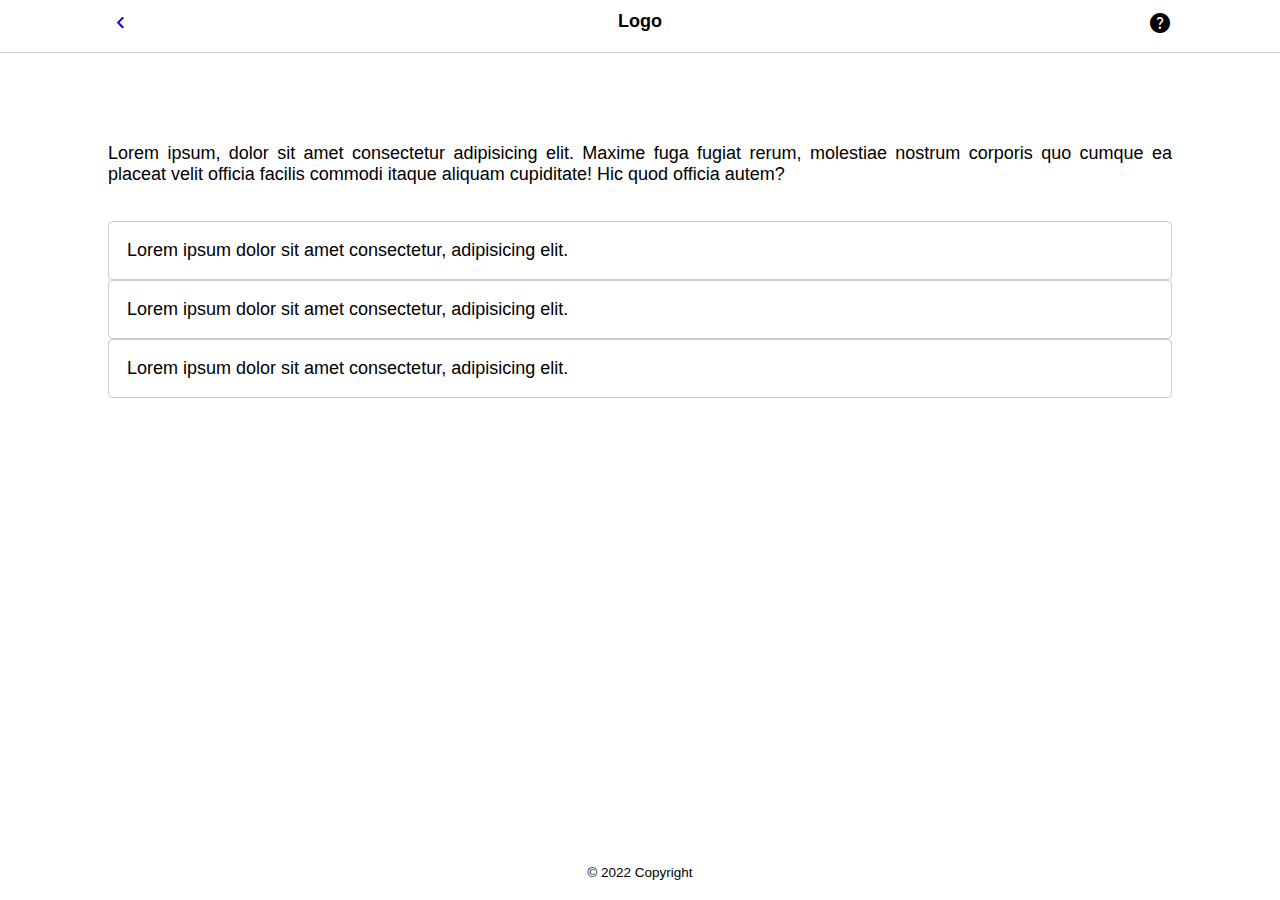
==== quiz.html @ cc54aec5 "Initial Commit" ====
<!DOCTYPE html>
<html lang="en">

<head>
    <meta charset="UTF-8">
    <meta http-equiv="X-UA-Compatible" content="IE=edge">
    <meta name="viewport" content="width=device-width, initial-scale=1.0">
    <title>Easy</title>
    <link rel="stylesheet" href="css/style.css">
    <link rel="stylesheet" href="css/icons.css">
</head>

<body>
    <main>
        <nav class="container">
            <a href="index.html">
                <icon>chevron_left</icon>
            </a>
            <strong>Logo</strong>
            <icon>help</icon>
        </nav>

        <style>
            .mt {
                margin-top: 5em;
            }
        </style>
        <div class="mt">
            <div class="container">
                <p>Lorem ipsum, dolor sit amet consectetur adipisicing elit. Maxime fuga fugiat rerum, molestiae
                    nostrum
                    corporis quo cumque ea placeat velit officia facilis commodi itaque aliquam cupiditate! Hic quod
                    officia
                    autem?</p>

                 
                        <article>Lorem ipsum dolor sit amet consectetur, adipisicing elit. </article>
                        <article>Lorem ipsum dolor sit amet consectetur, adipisicing elit. </article>
                        <article>Lorem ipsum dolor sit amet consectetur, adipisicing elit. </article>

            </div>
        </div>

    </main>
    <footer>&copy; 2022 Copyright</footer>
</body>

</html>
---- css/style.css ----
@charset "UTF-8";

:root {
    --bg-primary: #eee;
    --bg-secondary: #eee;
    --color-primary: #eee;
    --colo-secondary: #eee;
}

*,
*::before,
*::after {
    box-sizing: border-box;
    background-repeat: no-repeat;
    padding: 0;
    margin: 0;
}

html {
    font-family: -apple-system, BlinkMacSystemFont, 'Segoe UI', Roboto, Oxygen, Ubuntu, Cantarell, 'Open Sans', 'Helvetica Neue', sans-serif;
    font-size: 1.125em;
}

body {
    height: 100vh;
    display: flex;
    flex-direction: column;
}

main {
    flex-grow: 1;
}

footer {
    padding: 1.5em 1em;
    text-align: center;
    font-size: 0.75em;
}

header {
    background: #333;
    display: flex;
    align-items: center;
    justify-content: center;
}

header h1 {
    font-weight: 400;
}

header h4 {
    font-weight: 300;
}

/***Button***/
a.btn,
button.btn {
    display: inline-block;
    padding: .75em 1.5em;
    background-color: red;
    color: #fff;
    text-decoration: none;
    text-transform: uppercase;
    border-radius: .25em;
    font-size: 1em;
    margin-bottom: 2em;
    transition: all .5s;
}

a.btn.large,
button.btn.large {
    width: 100%;
}

a.btn:hover,
button.btn:hover {
    background-color: rgb(250, 105, 105);
}

/***Container***/
.container {
    padding: 0 1em;
}

/***Grid System***/
.grid {
    display: grid;
    grid-template-columns: repeat(1, 1fr);
    gap: 1em;
    margin-bottom: 1em;
}

/***Card***/
article {
    border: 1px solid rgba(0, 0, 0, .2);
    border-radius: 0.25em;
    /*box-shadow: 1px 1px 10px 0px rgba(0, 0, 0, .35);*/
    padding: 1em;
}

/***Typographic***/
h1 {
    font-size: 2.5em;
    margin: .8em 0;
}

h2 {
    font-size: 2.25em;
    margin: .75em 0;
}

h3 {
    font-size: 2em;
    margin: .6em 0;
}

h4 {
    font-size: 1.75em;
    margin: .55em 0;
}

h5 {
    font-size: 1.5em;
    margin: .4em 0;
}

h6 {
    font-size: 1.25em;
    margin: .35em 0;
}

p {
    text-align: justify;
    margin-bottom: 2em;
}

/***Nav***/
nav {
    display: flex;
    justify-content: space-between;
    align-content: center;
    max-height: 3.125em;
    padding-top: .625em !important;
    padding-bottom: .625em !important;
    border-bottom: 1px solid rgba(0, 0, 0, .2);
}


/***MediaQuery***/
@media (min-width: 600px) {
    .container {
        padding: 0 1.5em;
    }

    .grid {
        grid-template-columns: repeat(2, 1fr);
    }
}

@media (min-width: 900px) {
    .container {
        padding: 0 2em;
    }

    .grid {
        grid-template-columns: repeat(3, 1fr);
    }

    h1 {
        font-size: 3.125em;
        margin: 1em 0;
    }

    h2 {
        font-size: 2.75em;
        margin: .9em 0;
    }

    h3 {
        font-size: 2.375em;
        margin: .8em 0;
    }

    h4 {
        font-size: 2em;
        margin: .6em 0;
    }

    h5 {
        font-size: 1.625em;
        margin: .5em 0;
    }

    h6 {
        font-size: 1.25em;
        margin: .4em 0;
    }
}

@media (min-width: 1200px) {
    .container {
        padding: 0 6em;
    }
}

@media (min-width: 1400px) {
    .container {
        padding: 0 15em;
    }
}
---- css/icons.css ----
/* fallback */
@font-face {
    font-family: 'Material Icons';
    font-style: normal;
    font-weight: 400;
    src: url(../font/Material_Icons_Round.woff2) format('woff2');
}

icon {
    font-family: 'Material Icons';
    font-weight: normal;
    font-style: normal;
    font-size: 24px;
    line-height: 1;
    letter-spacing: normal;
    text-transform: none;
    display: inline-block;
    white-space: nowrap;
    word-wrap: normal;
    direction: ltr;
    -moz-font-feature-settings: 'liga';
    -moz-osx-font-smoothing: grayscale;
}
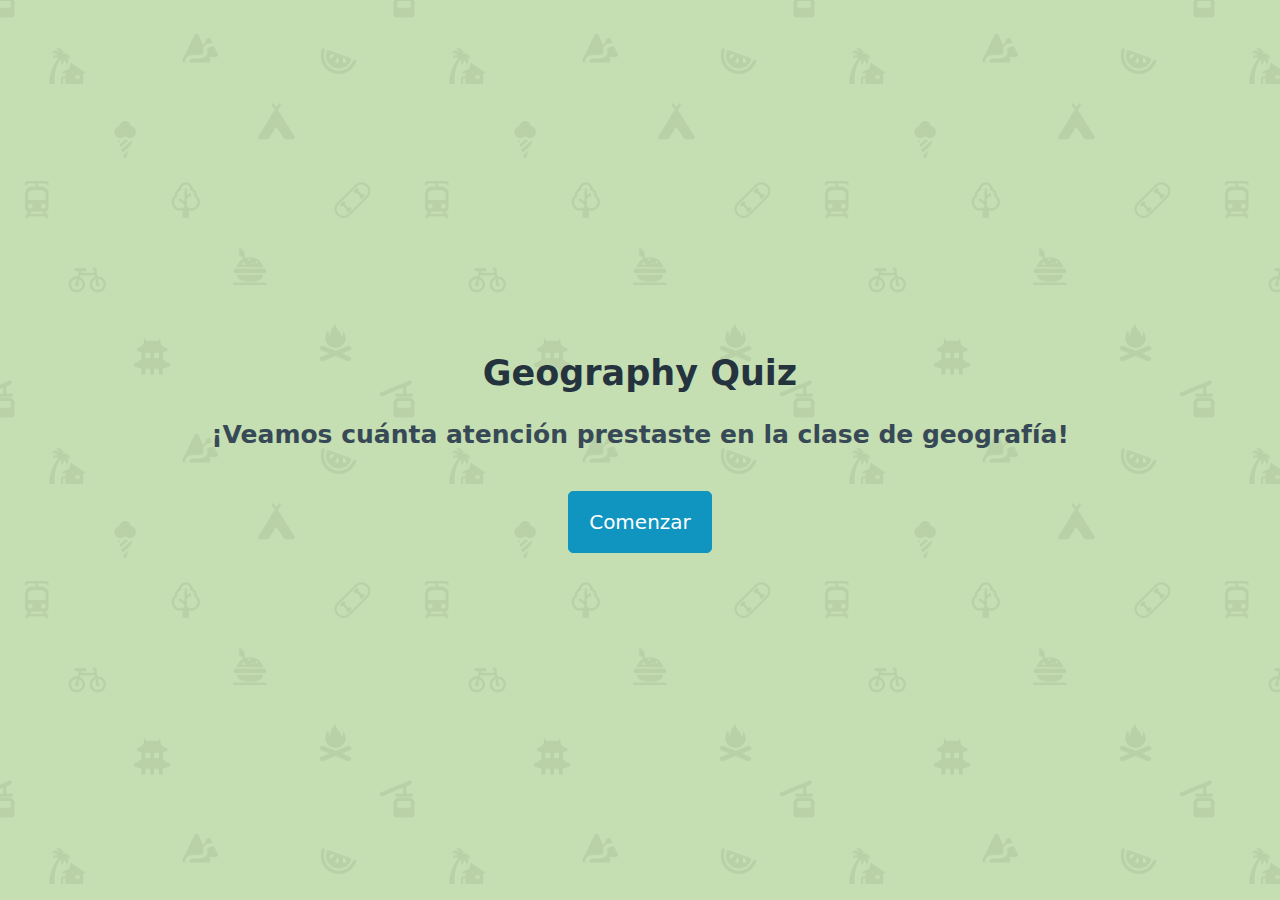
==== commit 66f8cca3: "Initial Commit" ====
--- a/quiz.html
+++ b/quiz.html
@@ -1,48 +1,26 @@
 <!DOCTYPE html>
-<html lang="en">
+<html lang="en" data-theme="light">
 
 <head>
     <meta charset="UTF-8">
     <meta http-equiv="X-UA-Compatible" content="IE=edge">
     <meta name="viewport" content="width=device-width, initial-scale=1.0">
     <title>Easy</title>
-    <link rel="stylesheet" href="css/style.css">
+    <link rel="stylesheet" href="css/pico.css">
+    <link rel="stylesheet" href="css/custom.css">
     <link rel="stylesheet" href="css/icons.css">
 </head>
 
 <body>
     <main>
-        <nav class="container">
-            <a href="index.html">
-                <icon>chevron_left</icon>
-            </a>
-            <strong>Logo</strong>
-            <icon>help</icon>
-        </nav>
+        <center class="container">
+            
+            <h2 class="title">Geography Quiz</h2>
+            <h4>¡Veamos cuánta atención prestaste en la clase de geografía! </h4>
 
-        <style>
-            .mt {
-                margin-top: 5em;
-            }
-        </style>
-        <div class="mt">
-            <div class="container">
-                <p>Lorem ipsum, dolor sit amet consectetur adipisicing elit. Maxime fuga fugiat rerum, molestiae
-                    nostrum
-                    corporis quo cumque ea placeat velit officia facilis commodi itaque aliquam cupiditate! Hic quod
-                    officia
-                    autem?</p>
-
-                 
-                        <article>Lorem ipsum dolor sit amet consectetur, adipisicing elit. </article>
-                        <article>Lorem ipsum dolor sit amet consectetur, adipisicing elit. </article>
-                        <article>Lorem ipsum dolor sit amet consectetur, adipisicing elit. </article>
-
-            </div>
-        </div>
-
+            <a href="" role="button">Comenzar</a>
+        </center>
     </main>
-    <footer>&copy; 2022 Copyright</footer>
 </body>
 
 </html>--- a/css/pico.css
+++ b/css/pico.css
@@ -0,0 +1,2589 @@
+@charset "UTF-8";
+/*!
+ * Pico.css v1.5.1 (https://picocss.com)
+ * Copyright 2019-2022 - Licensed under MIT
+ */
+/**
+ * Theme: default
+ */
+:root {
+  --font-family: system-ui, -apple-system, "Segoe UI", "Roboto", "Ubuntu",
+    "Cantarell", "Noto Sans", sans-serif, "Apple Color Emoji", "Segoe UI Emoji",
+    "Segoe UI Symbol", "Noto Color Emoji";
+  --line-height: 1.5;
+  --font-weight: 400;
+  --font-size: 16px;
+  --border-radius: 0.25rem;
+  --border-width: 1px;
+  --outline-width: 3px;
+  --spacing: 1rem;
+  --typography-spacing-vertical: 1.5rem;
+  --block-spacing-vertical: calc(var(--spacing) * 2);
+  --block-spacing-horizontal: var(--spacing);
+  --grid-spacing-vertical: 0;
+  --grid-spacing-horizontal: var(--spacing);
+  --form-element-spacing-vertical: 0.75rem;
+  --form-element-spacing-horizontal: 1rem;
+  --nav-element-spacing-vertical: 1rem;
+  --nav-element-spacing-horizontal: 0.5rem;
+  --nav-link-spacing-vertical: 0.5rem;
+  --nav-link-spacing-horizontal: 0.5rem;
+  --form-label-font-weight: var(--font-weight);
+  --transition: 0.2s ease-in-out;
+}
+@media (min-width: 576px) {
+  :root {
+    --font-size: 17px;
+  }
+}
+@media (min-width: 768px) {
+  :root {
+    --font-size: 18px;
+  }
+}
+@media (min-width: 992px) {
+  :root {
+    --font-size: 19px;
+  }
+}
+@media (min-width: 1200px) {
+  :root {
+    --font-size: 20px;
+  }
+}
+
+@media (min-width: 576px) {
+  body > header,
+body > main,
+body > footer,
+section {
+    --block-spacing-vertical: calc(var(--spacing) * 2.5);
+  }
+}
+@media (min-width: 768px) {
+  body > header,
+body > main,
+body > footer,
+section {
+    --block-spacing-vertical: calc(var(--spacing) * 3);
+  }
+}
+@media (min-width: 992px) {
+  body > header,
+body > main,
+body > footer,
+section {
+    --block-spacing-vertical: calc(var(--spacing) * 3.5);
+  }
+}
+@media (min-width: 1200px) {
+  body > header,
+body > main,
+body > footer,
+section {
+    --block-spacing-vertical: calc(var(--spacing) * 4);
+  }
+}
+
+@media (min-width: 576px) {
+  article {
+    --block-spacing-horizontal: calc(var(--spacing) * 1.25);
+  }
+}
+@media (min-width: 768px) {
+  article {
+    --block-spacing-horizontal: calc(var(--spacing) * 1.5);
+  }
+}
+@media (min-width: 992px) {
+  article {
+    --block-spacing-horizontal: calc(var(--spacing) * 1.75);
+  }
+}
+@media (min-width: 1200px) {
+  article {
+    --block-spacing-horizontal: calc(var(--spacing) * 2);
+  }
+}
+
+dialog > article {
+  --block-spacing-vertical: calc(var(--spacing) * 2);
+  --block-spacing-horizontal: var(--spacing);
+}
+@media (min-width: 576px) {
+  dialog > article {
+    --block-spacing-vertical: calc(var(--spacing) * 2.5);
+    --block-spacing-horizontal: calc(var(--spacing) * 1.25);
+  }
+}
+@media (min-width: 768px) {
+  dialog > article {
+    --block-spacing-vertical: calc(var(--spacing) * 3);
+    --block-spacing-horizontal: calc(var(--spacing) * 1.5);
+  }
+}
+
+a {
+  --text-decoration: none;
+}
+a.secondary, a.contrast {
+  --text-decoration: underline;
+}
+
+small {
+  --font-size: 0.875em;
+}
+
+h1,
+h2,
+h3,
+h4,
+h5,
+h6 {
+  --font-weight: 700;
+}
+
+h1 {
+  --font-size: 2rem;
+  --typography-spacing-vertical: 3rem;
+}
+
+h2 {
+  --font-size: 1.75rem;
+  --typography-spacing-vertical: 2.625rem;
+}
+
+h3 {
+  --font-size: 1.5rem;
+  --typography-spacing-vertical: 2.25rem;
+}
+
+h4 {
+  --font-size: 1.25rem;
+  --typography-spacing-vertical: 1.874rem;
+}
+
+h5 {
+  --font-size: 1.125rem;
+  --typography-spacing-vertical: 1.6875rem;
+}
+
+[type=checkbox],
+[type=radio] {
+  --border-width: 2px;
+}
+
+[type=checkbox][role=switch] {
+  --border-width: 3px;
+}
+
+thead th,
+thead td,
+tfoot th,
+tfoot td {
+  --border-width: 3px;
+}
+
+:not(thead):not(tfoot) > * > td {
+  --font-size: 0.875em;
+}
+
+pre,
+code,
+kbd,
+samp {
+  --font-family: "Menlo", "Consolas", "Roboto Mono", "Ubuntu Monospace",
+    "Noto Mono", "Oxygen Mono", "Liberation Mono", monospace,
+    "Apple Color Emoji", "Segoe UI Emoji", "Segoe UI Symbol", "Noto Color Emoji";
+}
+
+kbd {
+  --font-weight: bolder;
+}
+
+[data-theme=light],
+:root:not([data-theme=dark]) {
+  color-scheme: light;
+  --background-color: #fff;
+  --color: hsl(205deg, 20%, 32%);
+  --h1-color: hsl(205deg, 30%, 15%);
+  --h2-color: #24333e;
+  --h3-color: hsl(205deg, 25%, 23%);
+  --h4-color: #374956;
+  --h5-color: hsl(205deg, 20%, 32%);
+  --h6-color: #4d606d;
+  --muted-color: hsl(205deg, 10%, 50%);
+  --muted-border-color: hsl(205deg, 20%, 94%);
+  --primary: hsl(195deg, 85%, 41%);
+  --primary-hover: hsl(195deg, 90%, 32%);
+  --primary-focus: rgba(16, 149, 193, 0.125);
+  --primary-inverse: #fff;
+  --secondary: hsl(205deg, 15%, 41%);
+  --secondary-hover: hsl(205deg, 20%, 32%);
+  --secondary-focus: rgba(89, 107, 120, 0.125);
+  --secondary-inverse: #fff;
+  --contrast: hsl(205deg, 30%, 15%);
+  --contrast-hover: #000;
+  --contrast-focus: rgba(89, 107, 120, 0.125);
+  --contrast-inverse: #fff;
+  --mark-background-color: #fff2ca;
+  --mark-color: #543a26;
+  --ins-color: #388e3c;
+  --del-color: #c62828;
+  --blockquote-border-color: var(--muted-border-color);
+  --blockquote-footer-color: var(--muted-color);
+  --button-box-shadow: 0 0 0 rgba(0, 0, 0, 0);
+  --button-hover-box-shadow: 0 0 0 rgba(0, 0, 0, 0);
+  --form-element-background-color: transparent;
+  --form-element-border-color: hsl(205deg, 14%, 68%);
+  --form-element-color: var(--color);
+  --form-element-placeholder-color: var(--muted-color);
+  --form-element-active-background-color: transparent;
+  --form-element-active-border-color: var(--primary);
+  --form-element-focus-color: var(--primary-focus);
+  --form-element-disabled-background-color: hsl(205deg, 18%, 86%);
+  --form-element-disabled-border-color: hsl(205deg, 14%, 68%);
+  --form-element-disabled-opacity: 0.5;
+  --form-element-invalid-border-color: #c62828;
+  --form-element-invalid-active-border-color: #d32f2f;
+  --form-element-invalid-focus-color: rgba(211, 47, 47, 0.125);
+  --form-element-valid-border-color: #388e3c;
+  --form-element-valid-active-border-color: #43a047;
+  --form-element-valid-focus-color: rgba(67, 160, 71, 0.125);
+  --switch-background-color: hsl(205deg, 16%, 77%);
+  --switch-color: var(--primary-inverse);
+  --switch-checked-background-color: var(--primary);
+  --range-border-color: hsl(205deg, 18%, 86%);
+  --range-active-border-color: hsl(205deg, 16%, 77%);
+  --range-thumb-border-color: var(--background-color);
+  --range-thumb-color: var(--secondary);
+  --range-thumb-hover-color: var(--secondary-hover);
+  --range-thumb-active-color: var(--primary);
+  --table-border-color: var(--muted-border-color);
+  --table-row-stripped-background-color: #f6f8f9;
+  --code-background-color: hsl(205deg, 20%, 94%);
+  --code-color: var(--muted-color);
+  --code-kbd-background-color: var(--contrast);
+  --code-kbd-color: var(--contrast-inverse);
+  --code-tag-color: hsl(330deg, 40%, 50%);
+  --code-property-color: hsl(185deg, 40%, 40%);
+  --code-value-color: hsl(40deg, 20%, 50%);
+  --code-comment-color: hsl(205deg, 14%, 68%);
+  --accordion-border-color: var(--muted-border-color);
+  --accordion-close-summary-color: var(--color);
+  --accordion-open-summary-color: var(--muted-color);
+  --card-background-color: var(--background-color);
+  --card-border-color: var(--muted-border-color);
+  --card-box-shadow: 0 0.125rem 1rem rgba(27, 40, 50, 0.04),
+    0 0.125rem 2rem rgba(27, 40, 50, 0.08),
+    0 0 0 0.0625rem rgba(27, 40, 50, 0.024);
+  --card-sectionning-background-color: #fbfbfc;
+  --dropdown-background-color: #fbfbfc;
+  --dropdown-border-color: #e1e6eb;
+  --dropdown-box-shadow: var(--card-box-shadow);
+  --dropdown-color: var(--color);
+  --dropdown-hover-background-color: hsl(205deg, 20%, 94%);
+  --modal-overlay-background-color: rgba(213, 220, 226, 0.8);
+  --progress-background-color: hsl(205deg, 18%, 86%);
+  --progress-color: var(--primary);
+  --loading-spinner-opacity: 0.5;
+  --tooltip-background-color: var(--contrast);
+  --tooltip-color: var(--contrast-inverse);
+  --icon-checkbox: url("data:image/svg+xml,%3Csvg xmlns='http://www.w3.org/2000/svg' width='24' height='24' viewBox='0 0 24 24' fill='none' stroke='%23FFF' stroke-width='4' stroke-linecap='round' stroke-linejoin='round'%3E%3Cpolyline points='20 6 9 17 4 12'%3E%3C/polyline%3E%3C/svg%3E");
+  --icon-chevron: url("data:image/svg+xml,%3Csvg xmlns='http://www.w3.org/2000/svg' width='24' height='24' viewBox='0 0 24 24' fill='none' stroke='rgba(65, 84, 98, 0.999)' stroke-width='2' stroke-linecap='round' stroke-linejoin='round'%3E%3Cpolyline points='6 9 12 15 18 9'%3E%3C/polyline%3E%3C/svg%3E");
+  --icon-chevron-button: url("data:image/svg+xml,%3Csvg xmlns='http://www.w3.org/2000/svg' width='24' height='24' viewBox='0 0 24 24' fill='none' stroke='rgba(255, 255, 255, 0.999)' stroke-width='2' stroke-linecap='round' stroke-linejoin='round'%3E%3Cpolyline points='6 9 12 15 18 9'%3E%3C/polyline%3E%3C/svg%3E");
+  --icon-chevron-button-inverse: url("data:image/svg+xml,%3Csvg xmlns='http://www.w3.org/2000/svg' width='24' height='24' viewBox='0 0 24 24' fill='none' stroke='rgba(255, 255, 255, 0.999)' stroke-width='2' stroke-linecap='round' stroke-linejoin='round'%3E%3Cpolyline points='6 9 12 15 18 9'%3E%3C/polyline%3E%3C/svg%3E");
+  --icon-close: url("data:image/svg+xml,%3Csvg xmlns='http://www.w3.org/2000/svg' width='24' height='24' viewBox='0 0 24 24' fill='none' stroke='rgba(115, 130, 140, 0.999)' stroke-width='4' stroke-linecap='round' stroke-linejoin='round'%3E%3Cline x1='18' y1='6' x2='6' y2='18'%3E%3C/line%3E%3Cline x1='6' y1='6' x2='18' y2='18'%3E%3C/line%3E%3C/svg%3E");
+  --icon-date: url("data:image/svg+xml,%3Csvg xmlns='http://www.w3.org/2000/svg' width='24' height='24' viewBox='0 0 24 24' fill='none' stroke='rgba(65, 84, 98, 0.999)' stroke-width='2' stroke-linecap='round' stroke-linejoin='round'%3E%3Crect x='3' y='4' width='18' height='18' rx='2' ry='2'%3E%3C/rect%3E%3Cline x1='16' y1='2' x2='16' y2='6'%3E%3C/line%3E%3Cline x1='8' y1='2' x2='8' y2='6'%3E%3C/line%3E%3Cline x1='3' y1='10' x2='21' y2='10'%3E%3C/line%3E%3C/svg%3E");
+  --icon-invalid: url("data:image/svg+xml,%3Csvg xmlns='http://www.w3.org/2000/svg' width='24' height='24' viewBox='0 0 24 24' fill='none' stroke='rgba(198, 40, 40, 0.999)' stroke-width='2' stroke-linecap='round' stroke-linejoin='round'%3E%3Ccircle cx='12' cy='12' r='10'%3E%3C/circle%3E%3Cline x1='12' y1='8' x2='12' y2='12'%3E%3C/line%3E%3Cline x1='12' y1='16' x2='12.01' y2='16'%3E%3C/line%3E%3C/svg%3E");
+  --icon-minus: url("data:image/svg+xml,%3Csvg xmlns='http://www.w3.org/2000/svg' width='24' height='24' viewBox='0 0 24 24' fill='none' stroke='%23FFF' stroke-width='4' stroke-linecap='round' stroke-linejoin='round'%3E%3Cline x1='5' y1='12' x2='19' y2='12'%3E%3C/line%3E%3C/svg%3E");
+  --icon-search: url("data:image/svg+xml,%3Csvg xmlns='http://www.w3.org/2000/svg' width='24' height='24' viewBox='0 0 24 24' fill='none' stroke='rgba(65, 84, 98, 0.999)' stroke-width='2' stroke-linecap='round' stroke-linejoin='round'%3E%3Ccircle cx='11' cy='11' r='8'%3E%3C/circle%3E%3Cline x1='21' y1='21' x2='16.65' y2='16.65'%3E%3C/line%3E%3C/svg%3E");
+  --icon-time: url("data:image/svg+xml,%3Csvg xmlns='http://www.w3.org/2000/svg' width='24' height='24' viewBox='0 0 24 24' fill='none' stroke='rgba(65, 84, 98, 0.999)' stroke-width='2' stroke-linecap='round' stroke-linejoin='round'%3E%3Ccircle cx='12' cy='12' r='10'%3E%3C/circle%3E%3Cpolyline points='12 6 12 12 16 14'%3E%3C/polyline%3E%3C/svg%3E");
+  --icon-valid: url("data:image/svg+xml,%3Csvg xmlns='http://www.w3.org/2000/svg' width='24' height='24' viewBox='0 0 24 24' fill='none' stroke='rgba(56, 142, 60, 0.999)' stroke-width='3' stroke-linecap='round' stroke-linejoin='round'%3E%3Cpolyline points='20 6 9 17 4 12'%3E%3C/polyline%3E%3C/svg%3E");
+}
+
+@media only screen and (prefers-color-scheme: dark) {
+  :root:not([data-theme=light]) {
+    color-scheme: dark;
+    --background-color: #11191f;
+    --color: hsl(205deg, 16%, 77%);
+    --h1-color: hsl(205deg, 20%, 94%);
+    --h2-color: #e1e6eb;
+    --h3-color: hsl(205deg, 18%, 86%);
+    --h4-color: #c8d1d8;
+    --h5-color: hsl(205deg, 16%, 77%);
+    --h6-color: #afbbc4;
+    --muted-color: hsl(205deg, 10%, 50%);
+    --muted-border-color: #1f2d38;
+    --primary: hsl(195deg, 85%, 41%);
+    --primary-hover: hsl(195deg, 80%, 50%);
+    --primary-focus: rgba(16, 149, 193, 0.25);
+    --primary-inverse: #fff;
+    --secondary: hsl(205deg, 15%, 41%);
+    --secondary-hover: hsl(205deg, 10%, 50%);
+    --secondary-focus: rgba(115, 130, 140, 0.25);
+    --secondary-inverse: #fff;
+    --contrast: hsl(205deg, 20%, 94%);
+    --contrast-hover: #fff;
+    --contrast-focus: rgba(115, 130, 140, 0.25);
+    --contrast-inverse: #000;
+    --mark-background-color: #d1c284;
+    --mark-color: #11191f;
+    --ins-color: #388e3c;
+    --del-color: #c62828;
+    --blockquote-border-color: var(--muted-border-color);
+    --blockquote-footer-color: var(--muted-color);
+    --button-box-shadow: 0 0 0 rgba(0, 0, 0, 0);
+    --button-hover-box-shadow: 0 0 0 rgba(0, 0, 0, 0);
+    --form-element-background-color: #11191f;
+    --form-element-border-color: #374956;
+    --form-element-color: var(--color);
+    --form-element-placeholder-color: var(--muted-color);
+    --form-element-active-background-color: var(--form-element-background-color);
+    --form-element-active-border-color: var(--primary);
+    --form-element-focus-color: var(--primary-focus);
+    --form-element-disabled-background-color: hsl(205deg, 25%, 23%);
+    --form-element-disabled-border-color: hsl(205deg, 20%, 32%);
+    --form-element-disabled-opacity: 0.5;
+    --form-element-invalid-border-color: #b71c1c;
+    --form-element-invalid-active-border-color: #c62828;
+    --form-element-invalid-focus-color: rgba(198, 40, 40, 0.25);
+    --form-element-valid-border-color: #2e7d32;
+    --form-element-valid-active-border-color: #388e3c;
+    --form-element-valid-focus-color: rgba(56, 142, 60, 0.25);
+    --switch-background-color: #374956;
+    --switch-color: var(--primary-inverse);
+    --switch-checked-background-color: var(--primary);
+    --range-border-color: #24333e;
+    --range-active-border-color: hsl(205deg, 25%, 23%);
+    --range-thumb-border-color: var(--background-color);
+    --range-thumb-color: var(--secondary);
+    --range-thumb-hover-color: var(--secondary-hover);
+    --range-thumb-active-color: var(--primary);
+    --table-border-color: var(--muted-border-color);
+    --table-row-stripped-background-color: rgba(115, 130, 140, 0.05);
+    --code-background-color: #18232c;
+    --code-color: var(--muted-color);
+    --code-kbd-background-color: var(--contrast);
+    --code-kbd-color: var(--contrast-inverse);
+    --code-tag-color: hsl(330deg, 30%, 50%);
+    --code-property-color: hsl(185deg, 30%, 50%);
+    --code-value-color: hsl(40deg, 10%, 50%);
+    --code-comment-color: #4d606d;
+    --accordion-border-color: var(--muted-border-color);
+    --accordion-active-summary-color: var(--primary);
+    --accordion-close-summary-color: var(--color);
+    --accordion-open-summary-color: var(--muted-color);
+    --card-background-color: #141e26;
+    --card-border-color: #11191f;
+    --card-box-shadow: 0 0.125rem 1rem rgba(0, 0, 0, 0.06),
+      0 0.125rem 2rem rgba(0, 0, 0, 0.12),
+      0 0 0 0.0625rem rgba(0, 0, 0, 0.036);
+    --card-sectionning-background-color: #18232c;
+    --dropdown-background-color: hsl(205deg, 30%, 15%);
+    --dropdown-border-color: #24333e;
+    --dropdown-box-shadow: var(--card-box-shadow);
+    --dropdown-color: var(--color);
+    --dropdown-hover-background-color: rgba(36, 51, 62, 0.75);
+    --modal-overlay-background-color: rgba(36, 51, 62, 0.9);
+    --progress-background-color: #24333e;
+    --progress-color: var(--primary);
+    --loading-spinner-opacity: 0.5;
+    --tooltip-background-color: var(--contrast);
+    --tooltip-color: var(--contrast-inverse);
+    --icon-checkbox: url("data:image/svg+xml,%3Csvg xmlns='http://www.w3.org/2000/svg' width='24' height='24' viewBox='0 0 24 24' fill='none' stroke='%23FFF' stroke-width='4' stroke-linecap='round' stroke-linejoin='round'%3E%3Cpolyline points='20 6 9 17 4 12'%3E%3C/polyline%3E%3C/svg%3E");
+    --icon-chevron: url("data:image/svg+xml,%3Csvg xmlns='http://www.w3.org/2000/svg' width='24' height='24' viewBox='0 0 24 24' fill='none' stroke='rgba(162, 175, 185, 0.999)' stroke-width='2' stroke-linecap='round' stroke-linejoin='round'%3E%3Cpolyline points='6 9 12 15 18 9'%3E%3C/polyline%3E%3C/svg%3E");
+    --icon-chevron-button: url("data:image/svg+xml,%3Csvg xmlns='http://www.w3.org/2000/svg' width='24' height='24' viewBox='0 0 24 24' fill='none' stroke='rgba(255, 255, 255, 0.999)' stroke-width='2' stroke-linecap='round' stroke-linejoin='round'%3E%3Cpolyline points='6 9 12 15 18 9'%3E%3C/polyline%3E%3C/svg%3E");
+    --icon-chevron-button-inverse: url("data:image/svg+xml,%3Csvg xmlns='http://www.w3.org/2000/svg' width='24' height='24' viewBox='0 0 24 24' fill='none' stroke='rgba(0, 0, 0, 0.999)' stroke-width='2' stroke-linecap='round' stroke-linejoin='round'%3E%3Cpolyline points='6 9 12 15 18 9'%3E%3C/polyline%3E%3C/svg%3E");
+    --icon-close: url("data:image/svg+xml,%3Csvg xmlns='http://www.w3.org/2000/svg' width='24' height='24' viewBox='0 0 24 24' fill='none' stroke='rgba(115, 130, 140, 0.999)' stroke-width='4' stroke-linecap='round' stroke-linejoin='round'%3E%3Cline x1='18' y1='6' x2='6' y2='18'%3E%3C/line%3E%3Cline x1='6' y1='6' x2='18' y2='18'%3E%3C/line%3E%3C/svg%3E");
+    --icon-date: url("data:image/svg+xml,%3Csvg xmlns='http://www.w3.org/2000/svg' width='24' height='24' viewBox='0 0 24 24' fill='none' stroke='rgba(162, 175, 185, 0.999)' stroke-width='2' stroke-linecap='round' stroke-linejoin='round'%3E%3Crect x='3' y='4' width='18' height='18' rx='2' ry='2'%3E%3C/rect%3E%3Cline x1='16' y1='2' x2='16' y2='6'%3E%3C/line%3E%3Cline x1='8' y1='2' x2='8' y2='6'%3E%3C/line%3E%3Cline x1='3' y1='10' x2='21' y2='10'%3E%3C/line%3E%3C/svg%3E");
+    --icon-invalid: url("data:image/svg+xml,%3Csvg xmlns='http://www.w3.org/2000/svg' width='24' height='24' viewBox='0 0 24 24' fill='none' stroke='rgba(183, 28, 28, 0.999)' stroke-width='2' stroke-linecap='round' stroke-linejoin='round'%3E%3Ccircle cx='12' cy='12' r='10'%3E%3C/circle%3E%3Cline x1='12' y1='8' x2='12' y2='12'%3E%3C/line%3E%3Cline x1='12' y1='16' x2='12.01' y2='16'%3E%3C/line%3E%3C/svg%3E");
+    --icon-minus: url("data:image/svg+xml,%3Csvg xmlns='http://www.w3.org/2000/svg' width='24' height='24' viewBox='0 0 24 24' fill='none' stroke='%23FFF' stroke-width='4' stroke-linecap='round' stroke-linejoin='round'%3E%3Cline x1='5' y1='12' x2='19' y2='12'%3E%3C/line%3E%3C/svg%3E");
+    --icon-search: url("data:image/svg+xml,%3Csvg xmlns='http://www.w3.org/2000/svg' width='24' height='24' viewBox='0 0 24 24' fill='none' stroke='rgba(162, 175, 185, 0.999)' stroke-width='2' stroke-linecap='round' stroke-linejoin='round'%3E%3Ccircle cx='11' cy='11' r='8'%3E%3C/circle%3E%3Cline x1='21' y1='21' x2='16.65' y2='16.65'%3E%3C/line%3E%3C/svg%3E");
+    --icon-time: url("data:image/svg+xml,%3Csvg xmlns='http://www.w3.org/2000/svg' width='24' height='24' viewBox='0 0 24 24' fill='none' stroke='rgba(162, 175, 185, 0.999)' stroke-width='2' stroke-linecap='round' stroke-linejoin='round'%3E%3Ccircle cx='12' cy='12' r='10'%3E%3C/circle%3E%3Cpolyline points='12 6 12 12 16 14'%3E%3C/polyline%3E%3C/svg%3E");
+    --icon-valid: url("data:image/svg+xml,%3Csvg xmlns='http://www.w3.org/2000/svg' width='24' height='24' viewBox='0 0 24 24' fill='none' stroke='rgba(46, 125, 50, 0.999)' stroke-width='3' stroke-linecap='round' stroke-linejoin='round'%3E%3Cpolyline points='20 6 9 17 4 12'%3E%3C/polyline%3E%3C/svg%3E");
+  }
+}
+[data-theme=dark] {
+  color-scheme: dark;
+  --background-color: #11191f;
+  --color: hsl(205deg, 16%, 77%);
+  --h1-color: hsl(205deg, 20%, 94%);
+  --h2-color: #e1e6eb;
+  --h3-color: hsl(205deg, 18%, 86%);
+  --h4-color: #c8d1d8;
+  --h5-color: hsl(205deg, 16%, 77%);
+  --h6-color: #afbbc4;
+  --muted-color: hsl(205deg, 10%, 50%);
+  --muted-border-color: #1f2d38;
+  --primary: hsl(195deg, 85%, 41%);
+  --primary-hover: hsl(195deg, 80%, 50%);
+  --primary-focus: rgba(16, 149, 193, 0.25);
+  --primary-inverse: #fff;
+  --secondary: hsl(205deg, 15%, 41%);
+  --secondary-hover: hsl(205deg, 10%, 50%);
+  --secondary-focus: rgba(115, 130, 140, 0.25);
+  --secondary-inverse: #fff;
+  --contrast: hsl(205deg, 20%, 94%);
+  --contrast-hover: #fff;
+  --contrast-focus: rgba(115, 130, 140, 0.25);
+  --contrast-inverse: #000;
+  --mark-background-color: #d1c284;
+  --mark-color: #11191f;
+  --ins-color: #388e3c;
+  --del-color: #c62828;
+  --blockquote-border-color: var(--muted-border-color);
+  --blockquote-footer-color: var(--muted-color);
+  --button-box-shadow: 0 0 0 rgba(0, 0, 0, 0);
+  --button-hover-box-shadow: 0 0 0 rgba(0, 0, 0, 0);
+  --form-element-background-color: #11191f;
+  --form-element-border-color: #374956;
+  --form-element-color: var(--color);
+  --form-element-placeholder-color: var(--muted-color);
+  --form-element-active-background-color: var(--form-element-background-color);
+  --form-element-active-border-color: var(--primary);
+  --form-element-focus-color: var(--primary-focus);
+  --form-element-disabled-background-color: hsl(205deg, 25%, 23%);
+  --form-element-disabled-border-color: hsl(205deg, 20%, 32%);
+  --form-element-disabled-opacity: 0.5;
+  --form-element-invalid-border-color: #b71c1c;
+  --form-element-invalid-active-border-color: #c62828;
+  --form-element-invalid-focus-color: rgba(198, 40, 40, 0.25);
+  --form-element-valid-border-color: #2e7d32;
+  --form-element-valid-active-border-color: #388e3c;
+  --form-element-valid-focus-color: rgba(56, 142, 60, 0.25);
+  --switch-background-color: #374956;
+  --switch-color: var(--primary-inverse);
+  --switch-checked-background-color: var(--primary);
+  --range-border-color: #24333e;
+  --range-active-border-color: hsl(205deg, 25%, 23%);
+  --range-thumb-border-color: var(--background-color);
+  --range-thumb-color: var(--secondary);
+  --range-thumb-hover-color: var(--secondary-hover);
+  --range-thumb-active-color: var(--primary);
+  --table-border-color: var(--muted-border-color);
+  --table-row-stripped-background-color: rgba(115, 130, 140, 0.05);
+  --code-background-color: #18232c;
+  --code-color: var(--muted-color);
+  --code-kbd-background-color: var(--contrast);
+  --code-kbd-color: var(--contrast-inverse);
+  --code-tag-color: hsl(330deg, 30%, 50%);
+  --code-property-color: hsl(185deg, 30%, 50%);
+  --code-value-color: hsl(40deg, 10%, 50%);
+  --code-comment-color: #4d606d;
+  --accordion-border-color: var(--muted-border-color);
+  --accordion-active-summary-color: var(--primary);
+  --accordion-close-summary-color: var(--color);
+  --accordion-open-summary-color: var(--muted-color);
+  --card-background-color: #141e26;
+  --card-border-color: #11191f;
+  --card-box-shadow: 0 0.125rem 1rem rgba(0, 0, 0, 0.06),
+    0 0.125rem 2rem rgba(0, 0, 0, 0.12),
+    0 0 0 0.0625rem rgba(0, 0, 0, 0.036);
+  --card-sectionning-background-color: #18232c;
+  --dropdown-background-color: hsl(205deg, 30%, 15%);
+  --dropdown-border-color: #24333e;
+  --dropdown-box-shadow: var(--card-box-shadow);
+  --dropdown-color: var(--color);
+  --dropdown-hover-background-color: rgba(36, 51, 62, 0.75);
+  --modal-overlay-background-color: rgba(36, 51, 62, 0.9);
+  --progress-background-color: #24333e;
+  --progress-color: var(--primary);
+  --loading-spinner-opacity: 0.5;
+  --tooltip-background-color: var(--contrast);
+  --tooltip-color: var(--contrast-inverse);
+  --icon-checkbox: url("data:image/svg+xml,%3Csvg xmlns='http://www.w3.org/2000/svg' width='24' height='24' viewBox='0 0 24 24' fill='none' stroke='%23FFF' stroke-width='4' stroke-linecap='round' stroke-linejoin='round'%3E%3Cpolyline points='20 6 9 17 4 12'%3E%3C/polyline%3E%3C/svg%3E");
+  --icon-chevron: url("data:image/svg+xml,%3Csvg xmlns='http://www.w3.org/2000/svg' width='24' height='24' viewBox='0 0 24 24' fill='none' stroke='rgba(162, 175, 185, 0.999)' stroke-width='2' stroke-linecap='round' stroke-linejoin='round'%3E%3Cpolyline points='6 9 12 15 18 9'%3E%3C/polyline%3E%3C/svg%3E");
+  --icon-chevron-button: url("data:image/svg+xml,%3Csvg xmlns='http://www.w3.org/2000/svg' width='24' height='24' viewBox='0 0 24 24' fill='none' stroke='rgba(255, 255, 255, 0.999)' stroke-width='2' stroke-linecap='round' stroke-linejoin='round'%3E%3Cpolyline points='6 9 12 15 18 9'%3E%3C/polyline%3E%3C/svg%3E");
+  --icon-chevron-button-inverse: url("data:image/svg+xml,%3Csvg xmlns='http://www.w3.org/2000/svg' width='24' height='24' viewBox='0 0 24 24' fill='none' stroke='rgba(0, 0, 0, 0.999)' stroke-width='2' stroke-linecap='round' stroke-linejoin='round'%3E%3Cpolyline points='6 9 12 15 18 9'%3E%3C/polyline%3E%3C/svg%3E");
+  --icon-close: url("data:image/svg+xml,%3Csvg xmlns='http://www.w3.org/2000/svg' width='24' height='24' viewBox='0 0 24 24' fill='none' stroke='rgba(115, 130, 140, 0.999)' stroke-width='4' stroke-linecap='round' stroke-linejoin='round'%3E%3Cline x1='18' y1='6' x2='6' y2='18'%3E%3C/line%3E%3Cline x1='6' y1='6' x2='18' y2='18'%3E%3C/line%3E%3C/svg%3E");
+  --icon-date: url("data:image/svg+xml,%3Csvg xmlns='http://www.w3.org/2000/svg' width='24' height='24' viewBox='0 0 24 24' fill='none' stroke='rgba(162, 175, 185, 0.999)' stroke-width='2' stroke-linecap='round' stroke-linejoin='round'%3E%3Crect x='3' y='4' width='18' height='18' rx='2' ry='2'%3E%3C/rect%3E%3Cline x1='16' y1='2' x2='16' y2='6'%3E%3C/line%3E%3Cline x1='8' y1='2' x2='8' y2='6'%3E%3C/line%3E%3Cline x1='3' y1='10' x2='21' y2='10'%3E%3C/line%3E%3C/svg%3E");
+  --icon-invalid: url("data:image/svg+xml,%3Csvg xmlns='http://www.w3.org/2000/svg' width='24' height='24' viewBox='0 0 24 24' fill='none' stroke='rgba(183, 28, 28, 0.999)' stroke-width='2' stroke-linecap='round' stroke-linejoin='round'%3E%3Ccircle cx='12' cy='12' r='10'%3E%3C/circle%3E%3Cline x1='12' y1='8' x2='12' y2='12'%3E%3C/line%3E%3Cline x1='12' y1='16' x2='12.01' y2='16'%3E%3C/line%3E%3C/svg%3E");
+  --icon-minus: url("data:image/svg+xml,%3Csvg xmlns='http://www.w3.org/2000/svg' width='24' height='24' viewBox='0 0 24 24' fill='none' stroke='%23FFF' stroke-width='4' stroke-linecap='round' stroke-linejoin='round'%3E%3Cline x1='5' y1='12' x2='19' y2='12'%3E%3C/line%3E%3C/svg%3E");
+  --icon-search: url("data:image/svg+xml,%3Csvg xmlns='http://www.w3.org/2000/svg' width='24' height='24' viewBox='0 0 24 24' fill='none' stroke='rgba(162, 175, 185, 0.999)' stroke-width='2' stroke-linecap='round' stroke-linejoin='round'%3E%3Ccircle cx='11' cy='11' r='8'%3E%3C/circle%3E%3Cline x1='21' y1='21' x2='16.65' y2='16.65'%3E%3C/line%3E%3C/svg%3E");
+  --icon-time: url("data:image/svg+xml,%3Csvg xmlns='http://www.w3.org/2000/svg' width='24' height='24' viewBox='0 0 24 24' fill='none' stroke='rgba(162, 175, 185, 0.999)' stroke-width='2' stroke-linecap='round' stroke-linejoin='round'%3E%3Ccircle cx='12' cy='12' r='10'%3E%3C/circle%3E%3Cpolyline points='12 6 12 12 16 14'%3E%3C/polyline%3E%3C/svg%3E");
+  --icon-valid: url("data:image/svg+xml,%3Csvg xmlns='http://www.w3.org/2000/svg' width='24' height='24' viewBox='0 0 24 24' fill='none' stroke='rgba(46, 125, 50, 0.999)' stroke-width='3' stroke-linecap='round' stroke-linejoin='round'%3E%3Cpolyline points='20 6 9 17 4 12'%3E%3C/polyline%3E%3C/svg%3E");
+}
+
+/**
+ * Document
+ * Content-box & Responsive typography
+ */
+*,
+*::before,
+*::after {
+  box-sizing: border-box;
+  background-repeat: no-repeat;
+}
+
+::before,
+::after {
+  text-decoration: inherit;
+  vertical-align: inherit;
+}
+
+:where(:root) {
+  -webkit-tap-highlight-color: transparent;
+  -webkit-text-size-adjust: 100%;
+  -moz-text-size-adjust: 100%;
+  text-size-adjust: 100%;
+  text-rendering: optimizeLegibility;
+  background-color: var(--background-color);
+  color: var(--color);
+  font-weight: var(--font-weight);
+  font-size: var(--font-size);
+  line-height: var(--line-height);
+  font-family: var(--font-family);
+  overflow-wrap: break-word;
+  cursor: default;
+  -moz-tab-size: 4;
+  -o-tab-size: 4;
+  tab-size: 4;
+}
+
+/**
+ * Sectioning
+ * Container and responsive spacings for header, main, footer
+ */
+main {
+  display: block;
+}
+
+body {
+  width: 100%;
+  margin: 0;
+}
+body > header,
+body > main,
+body > footer {
+  width: 100%;
+  margin-right: auto;
+  margin-left: auto;
+  padding: var(--block-spacing-vertical) 0;
+}
+
+/**
+* Container
+*/
+.container,
+.container-fluid {
+  width: 100%;
+  margin-right: auto;
+  margin-left: auto;
+  padding-right: var(--spacing);
+  padding-left: var(--spacing);
+}
+
+@media (min-width: 576px) {
+  .container {
+    max-width: 510px;
+    padding-right: 0;
+    padding-left: 0;
+  }
+}
+@media (min-width: 768px) {
+  .container {
+    max-width: 700px;
+  }
+}
+@media (min-width: 992px) {
+  .container {
+    max-width: 920px;
+  }
+}
+@media (min-width: 1200px) {
+  .container {
+    max-width: 1130px;
+  }
+}
+
+/**
+ * Section
+ * Responsive spacings for section
+ */
+section {
+  margin-bottom: var(--block-spacing-vertical);
+}
+
+/**
+* Grid
+* Minimal grid system with auto-layout columns
+*/
+.grid {
+  grid-column-gap: var(--grid-spacing-horizontal);
+  grid-row-gap: var(--grid-spacing-vertical);
+  display: grid;
+  grid-template-columns: 1fr;
+  margin: 0;
+}
+@media (min-width: 992px) {
+  .grid {
+    grid-template-columns: repeat(auto-fit, minmax(0%, 1fr));
+  }
+}
+.grid > * {
+  min-width: 0;
+}
+
+/**
+ * Horizontal scroller (<figure>)
+ */
+figure {
+  display: block;
+  margin: 0;
+  padding: 0;
+  overflow-x: auto;
+}
+figure figcaption {
+  padding: calc(var(--spacing) * 0.5) 0;
+  color: var(--muted-color);
+}
+
+/**
+ * Typography
+ */
+b,
+strong {
+  font-weight: bolder;
+}
+
+sub,
+sup {
+  position: relative;
+  font-size: 0.75em;
+  line-height: 0;
+  vertical-align: baseline;
+}
+
+sub {
+  bottom: -0.25em;
+}
+
+sup {
+  top: -0.5em;
+}
+
+address,
+blockquote,
+dl,
+figure,
+form,
+ol,
+p,
+pre,
+table,
+ul {
+  margin-top: 0;
+  margin-bottom: var(--typography-spacing-vertical);
+  color: var(--color);
+  font-style: normal;
+  font-weight: var(--font-weight);
+  font-size: var(--font-size);
+}
+
+a,
+[role=link] {
+  --color: var(--primary);
+  --background-color: transparent;
+  outline: none;
+  background-color: var(--background-color);
+  color: var(--color);
+  -webkit-text-decoration: var(--text-decoration);
+  text-decoration: var(--text-decoration);
+  transition: background-color var(--transition), color var(--transition), box-shadow var(--transition), -webkit-text-decoration var(--transition);
+  transition: background-color var(--transition), color var(--transition), text-decoration var(--transition), box-shadow var(--transition);
+  transition: background-color var(--transition), color var(--transition), text-decoration var(--transition), box-shadow var(--transition), -webkit-text-decoration var(--transition);
+}
+a:is([aria-current], :hover, :active, :focus),
+[role=link]:is([aria-current], :hover, :active, :focus) {
+  --color: var(--primary-hover);
+  --text-decoration: underline;
+}
+a:focus,
+[role=link]:focus {
+  --background-color: var(--primary-focus);
+}
+a.secondary,
+[role=link].secondary {
+  --color: var(--secondary);
+}
+a.secondary:is([aria-current], :hover, :active, :focus),
+[role=link].secondary:is([aria-current], :hover, :active, :focus) {
+  --color: var(--secondary-hover);
+}
+a.secondary:focus,
+[role=link].secondary:focus {
+  --background-color: var(--secondary-focus);
+}
+a.contrast,
+[role=link].contrast {
+  --color: var(--contrast);
+}
+a.contrast:is([aria-current], :hover, :active, :focus),
+[role=link].contrast:is([aria-current], :hover, :active, :focus) {
+  --color: var(--contrast-hover);
+}
+a.contrast:focus,
+[role=link].contrast:focus {
+  --background-color: var(--contrast-focus);
+}
+
+h1,
+h2,
+h3,
+h4,
+h5,
+h6 {
+  margin-top: 0;
+  margin-bottom: var(--typography-spacing-vertical);
+  color: var(--color);
+  font-weight: var(--font-weight);
+  font-size: var(--font-size);
+  font-family: var(--font-family);
+}
+
+h1 {
+  --color: var(--h1-color);
+}
+
+h2 {
+  --color: var(--h2-color);
+}
+
+h3 {
+  --color: var(--h3-color);
+}
+
+h4 {
+  --color: var(--h4-color);
+}
+
+h5 {
+  --color: var(--h5-color);
+}
+
+h6 {
+  --color: var(--h6-color);
+}
+
+:where(address, blockquote, dl, figure, form, ol, p, pre, table, ul) ~ :is(h1, h2, h3, h4, h5, h6) {
+  margin-top: var(--typography-spacing-vertical);
+}
+
+hgroup,
+.headings {
+  margin-bottom: var(--typography-spacing-vertical);
+}
+hgroup > *,
+.headings > * {
+  margin-bottom: 0;
+}
+hgroup > *:last-child,
+.headings > *:last-child {
+  --color: var(--muted-color);
+  --font-weight: unset;
+  font-size: 1rem;
+  font-family: unset;
+}
+
+p {
+  margin-bottom: var(--typography-spacing-vertical);
+}
+
+small {
+  font-size: var(--font-size);
+}
+
+:where(dl, ol, ul) {
+  padding-right: 0;
+  padding-left: var(--spacing);
+  -webkit-padding-start: var(--spacing);
+  padding-inline-start: var(--spacing);
+  -webkit-padding-end: 0;
+  padding-inline-end: 0;
+}
+:where(dl, ol, ul) li {
+  margin-bottom: calc(var(--typography-spacing-vertical) * 0.25);
+}
+
+:where(dl, ol, ul) :is(dl, ol, ul) {
+  margin: 0;
+  margin-top: calc(var(--typography-spacing-vertical) * 0.25);
+}
+
+ul li {
+  list-style: square;
+}
+
+mark {
+  padding: 0.125rem 0.25rem;
+  background-color: var(--mark-background-color);
+  color: var(--mark-color);
+  vertical-align: baseline;
+}
+
+blockquote {
+  display: block;
+  margin: var(--typography-spacing-vertical) 0;
+  padding: var(--spacing);
+  border-right: none;
+  border-left: 0.25rem solid var(--blockquote-border-color);
+  -webkit-border-start: 0.25rem solid var(--blockquote-border-color);
+  border-inline-start: 0.25rem solid var(--blockquote-border-color);
+  -webkit-border-end: none;
+  border-inline-end: none;
+}
+blockquote footer {
+  margin-top: calc(var(--typography-spacing-vertical) * 0.5);
+  color: var(--blockquote-footer-color);
+}
+
+abbr[title] {
+  border-bottom: 1px dotted;
+  text-decoration: none;
+  cursor: help;
+}
+
+ins {
+  color: var(--ins-color);
+  text-decoration: none;
+}
+
+del {
+  color: var(--del-color);
+}
+
+::-moz-selection {
+  background-color: var(--primary-focus);
+}
+
+::selection {
+  background-color: var(--primary-focus);
+}
+
+/**
+ * Embedded content
+ */
+:where(audio, canvas, iframe, img, svg, video) {
+  vertical-align: middle;
+}
+
+audio,
+video {
+  display: inline-block;
+}
+
+audio:not([controls]) {
+  display: none;
+  height: 0;
+}
+
+:where(iframe) {
+  border-style: none;
+}
+
+img {
+  max-width: 100%;
+  height: auto;
+  border-style: none;
+}
+
+:where(svg:not([fill])) {
+  fill: currentColor;
+}
+
+svg:not(:root) {
+  overflow: hidden;
+}
+
+/**
+ * Button
+ */
+button {
+  margin: 0;
+  overflow: visible;
+  font-family: inherit;
+  text-transform: none;
+}
+
+button,
+[type=button],
+[type=reset],
+[type=submit] {
+  -webkit-appearance: button;
+}
+
+button {
+  display: block;
+  width: 100%;
+  margin-bottom: var(--spacing);
+}
+
+[role=button] {
+  display: inline-block;
+  text-decoration: none;
+}
+
+button,
+input[type=submit],
+input[type=button],
+input[type=reset],
+[role=button] {
+  --background-color: var(--primary);
+  --border-color: var(--primary);
+  --color: var(--primary-inverse);
+  --box-shadow: var(--button-box-shadow, 0 0 0 rgba(0, 0, 0, 0));
+  padding: var(--form-element-spacing-vertical) var(--form-element-spacing-horizontal);
+  border: var(--border-width) solid var(--border-color);
+  border-radius: var(--border-radius);
+  outline: none;
+  background-color: var(--background-color);
+  box-shadow: var(--box-shadow);
+  color: var(--color);
+  font-weight: var(--font-weight);
+  font-size: 1rem;
+  line-height: var(--line-height);
+  text-align: center;
+  cursor: pointer;
+  transition: background-color var(--transition), border-color var(--transition), color var(--transition), box-shadow var(--transition);
+}
+button:is([aria-current], :hover, :active, :focus),
+input[type=submit]:is([aria-current], :hover, :active, :focus),
+input[type=button]:is([aria-current], :hover, :active, :focus),
+input[type=reset]:is([aria-current], :hover, :active, :focus),
+[role=button]:is([aria-current], :hover, :active, :focus) {
+  --background-color: var(--primary-hover);
+  --border-color: var(--primary-hover);
+  --box-shadow: var(--button-hover-box-shadow, 0 0 0 rgba(0, 0, 0, 0));
+  --color: var(--primary-inverse);
+}
+button:focus,
+input[type=submit]:focus,
+input[type=button]:focus,
+input[type=reset]:focus,
+[role=button]:focus {
+  --box-shadow: var(--button-hover-box-shadow, 0 0 0 rgba(0, 0, 0, 0)),
+    0 0 0 var(--outline-width) var(--primary-focus);
+}
+
+:is(button, input[type=submit], input[type=button], [role=button]).secondary,
+input[type=reset] {
+  --background-color: var(--secondary);
+  --border-color: var(--secondary);
+  --color: var(--secondary-inverse);
+  cursor: pointer;
+}
+:is(button, input[type=submit], input[type=button], [role=button]).secondary:is([aria-current], :hover, :active, :focus),
+input[type=reset]:is([aria-current], :hover, :active, :focus) {
+  --background-color: var(--secondary-hover);
+  --border-color: var(--secondary-hover);
+  --color: var(--secondary-inverse);
+}
+:is(button, input[type=submit], input[type=button], [role=button]).secondary:focus,
+input[type=reset]:focus {
+  --box-shadow: var(--button-hover-box-shadow, 0 0 0 rgba(0, 0, 0, 0)),
+    0 0 0 var(--outline-width) var(--secondary-focus);
+}
+
+:is(button, input[type=submit], input[type=button], [role=button]).contrast {
+  --background-color: var(--contrast);
+  --border-color: var(--contrast);
+  --color: var(--contrast-inverse);
+}
+:is(button, input[type=submit], input[type=button], [role=button]).contrast:is([aria-current], :hover, :active, :focus) {
+  --background-color: var(--contrast-hover);
+  --border-color: var(--contrast-hover);
+  --color: var(--contrast-inverse);
+}
+:is(button, input[type=submit], input[type=button], [role=button]).contrast:focus {
+  --box-shadow: var(--button-hover-box-shadow, 0 0 0 rgba(0, 0, 0, 0)),
+    0 0 0 var(--outline-width) var(--contrast-focus);
+}
+
+:is(button, input[type=submit], input[type=button], [role=button]).outline,
+input[type=reset].outline {
+  --background-color: transparent;
+  --color: var(--primary);
+}
+:is(button, input[type=submit], input[type=button], [role=button]).outline:is([aria-current], :hover, :active, :focus),
+input[type=reset].outline:is([aria-current], :hover, :active, :focus) {
+  --background-color: transparent;
+  --color: var(--primary-hover);
+}
+
+:is(button, input[type=submit], input[type=button], [role=button]).outline.secondary,
+input[type=reset].outline {
+  --color: var(--secondary);
+}
+:is(button, input[type=submit], input[type=button], [role=button]).outline.secondary:is([aria-current], :hover, :active, :focus),
+input[type=reset].outline:is([aria-current], :hover, :active, :focus) {
+  --color: var(--secondary-hover);
+}
+
+:is(button, input[type=submit], input[type=button], [role=button]).outline.contrast {
+  --color: var(--contrast);
+}
+:is(button, input[type=submit], input[type=button], [role=button]).outline.contrast:is([aria-current], :hover, :active, :focus) {
+  --color: var(--contrast-hover);
+}
+
+:where(button, [type=submit], [type=button], [type=reset], [role=button])[disabled],
+:where(fieldset[disabled]) :is(button, [type=submit], [type=button], [type=reset], [role=button]),
+a[role=button]:not([href]) {
+  opacity: 0.5;
+  pointer-events: none;
+}
+
+/**
+ * Form elements
+ */
+input,
+optgroup,
+select,
+textarea {
+  margin: 0;
+  font-size: 1rem;
+  line-height: var(--line-height);
+  font-family: inherit;
+  letter-spacing: inherit;
+}
+
+input {
+  overflow: visible;
+}
+
+select {
+  text-transform: none;
+}
+
+legend {
+  max-width: 100%;
+  padding: 0;
+  color: inherit;
+  white-space: normal;
+}
+
+textarea {
+  overflow: auto;
+}
+
+[type=checkbox],
+[type=radio] {
+  padding: 0;
+}
+
+::-webkit-inner-spin-button,
+::-webkit-outer-spin-button {
+  height: auto;
+}
+
+[type=search] {
+  -webkit-appearance: textfield;
+  outline-offset: -2px;
+}
+
+[type=search]::-webkit-search-decoration {
+  -webkit-appearance: none;
+}
+
+::-webkit-file-upload-button {
+  -webkit-appearance: button;
+  font: inherit;
+}
+
+::-moz-focus-inner {
+  padding: 0;
+  border-style: none;
+}
+
+:-moz-focusring {
+  outline: none;
+}
+
+:-moz-ui-invalid {
+  box-shadow: none;
+}
+
+::-ms-expand {
+  display: none;
+}
+
+[type=file],
+[type=range] {
+  padding: 0;
+  border-width: 0;
+}
+
+input:not([type=checkbox]):not([type=radio]):not([type=range]) {
+  height: calc(1rem * var(--line-height) + var(--form-element-spacing-vertical) * 2 + var(--border-width) * 2);
+}
+
+fieldset {
+  margin: 0;
+  margin-bottom: var(--spacing);
+  padding: 0;
+  border: 0;
+}
+
+label,
+fieldset legend {
+  display: block;
+  margin-bottom: calc(var(--spacing) * 0.25);
+  font-weight: var(--form-label-font-weight, var(--font-weight));
+}
+
+input:not([type=checkbox]):not([type=radio]),
+select,
+textarea {
+  width: 100%;
+}
+
+input:not([type=checkbox]):not([type=radio]):not([type=range]):not([type=file]),
+select,
+textarea {
+  -webkit-appearance: none;
+  -moz-appearance: none;
+  appearance: none;
+  padding: var(--form-element-spacing-vertical) var(--form-element-spacing-horizontal);
+  vertical-align: middle;
+}
+
+input,
+select,
+textarea {
+  --background-color: var(--form-element-background-color);
+  --border-color: var(--form-element-border-color);
+  --color: var(--form-element-color);
+  --box-shadow: none;
+  border: var(--border-width) solid var(--border-color);
+  border-radius: var(--border-radius);
+  outline: none;
+  background-color: var(--background-color);
+  box-shadow: var(--box-shadow);
+  color: var(--color);
+  font-weight: var(--font-weight);
+  transition: background-color var(--transition), border-color var(--transition), color var(--transition), box-shadow var(--transition);
+}
+
+input:not([type=submit]):not([type=button]):not([type=reset]):not([type=checkbox]):not([type=radio]):not([readonly]):is(:active, :focus),
+:where(select, textarea):is(:active, :focus) {
+  --background-color: var(--form-element-active-background-color);
+}
+
+input:not([type=submit]):not([type=button]):not([type=reset]):not([role=switch]):not([readonly]):is(:active, :focus),
+:where(select, textarea):is(:active, :focus) {
+  --border-color: var(--form-element-active-border-color);
+}
+
+input:not([type=submit]):not([type=button]):not([type=reset]):not([type=range]):not([type=file]):not([readonly]):focus,
+select:focus,
+textarea:focus {
+  --box-shadow: 0 0 0 var(--outline-width) var(--form-element-focus-color);
+}
+
+input:not([type=submit]):not([type=button]):not([type=reset])[disabled],
+select[disabled],
+textarea[disabled],
+:where(fieldset[disabled]) :is(input:not([type=submit]):not([type=button]):not([type=reset]), select, textarea) {
+  --background-color: var(--form-element-disabled-background-color);
+  --border-color: var(--form-element-disabled-border-color);
+  opacity: var(--form-element-disabled-opacity);
+  pointer-events: none;
+}
+
+:where(input, select, textarea):not([type=checkbox]):not([type=radio])[aria-invalid] {
+  padding-right: calc(var(--form-element-spacing-horizontal) + 1.5rem) !important;
+  padding-left: var(--form-element-spacing-horizontal);
+  -webkit-padding-start: var(--form-element-spacing-horizontal) !important;
+  padding-inline-start: var(--form-element-spacing-horizontal) !important;
+  -webkit-padding-end: calc(var(--form-element-spacing-horizontal) + 1.5rem) !important;
+  padding-inline-end: calc(var(--form-element-spacing-horizontal) + 1.5rem) !important;
+  background-position: center right 0.75rem;
+  background-size: 1rem auto;
+  background-repeat: no-repeat;
+}
+:where(input, select, textarea):not([type=checkbox]):not([type=radio])[aria-invalid=false] {
+  background-image: var(--icon-valid);
+}
+:where(input, select, textarea):not([type=checkbox]):not([type=radio])[aria-invalid=true] {
+  background-image: var(--icon-invalid);
+}
+:where(input, select, textarea)[aria-invalid=false] {
+  --border-color: var(--form-element-valid-border-color);
+}
+:where(input, select, textarea)[aria-invalid=false]:is(:active, :focus) {
+  --border-color: var(--form-element-valid-active-border-color) !important;
+  --box-shadow: 0 0 0 var(--outline-width) var(--form-element-valid-focus-color) !important;
+}
+:where(input, select, textarea)[aria-invalid=true] {
+  --border-color: var(--form-element-invalid-border-color);
+}
+:where(input, select, textarea)[aria-invalid=true]:is(:active, :focus) {
+  --border-color: var(--form-element-invalid-active-border-color) !important;
+  --box-shadow: 0 0 0 var(--outline-width) var(--form-element-invalid-focus-color) !important;
+}
+
+[dir=rtl] :where(input, select, textarea):not([type=checkbox]):not([type=radio])[aria-invalid], [dir=rtl] :where(input, select, textarea):not([type=checkbox]):not([type=radio])[aria-invalid=true], [dir=rtl] :where(input, select, textarea):not([type=checkbox]):not([type=radio])[aria-invalid=false] {
+  background-position: center left 0.75rem;
+}
+
+input::placeholder,
+input::-webkit-input-placeholder,
+textarea::placeholder,
+textarea::-webkit-input-placeholder,
+select:invalid {
+  color: var(--form-element-placeholder-color);
+  opacity: 1;
+}
+
+input:not([type=checkbox]):not([type=radio]),
+select,
+textarea {
+  margin-bottom: var(--spacing);
+}
+
+select::-ms-expand {
+  border: 0;
+  background-color: transparent;
+}
+select:not([multiple]):not([size]) {
+  padding-right: calc(var(--form-element-spacing-horizontal) + 1.5rem);
+  padding-left: var(--form-element-spacing-horizontal);
+  -webkit-padding-start: var(--form-element-spacing-horizontal);
+  padding-inline-start: var(--form-element-spacing-horizontal);
+  -webkit-padding-end: calc(var(--form-element-spacing-horizontal) + 1.5rem);
+  padding-inline-end: calc(var(--form-element-spacing-horizontal) + 1.5rem);
+  background-image: var(--icon-chevron);
+  background-position: center right 0.75rem;
+  background-size: 1rem auto;
+  background-repeat: no-repeat;
+}
+
+[dir=rtl] select:not([multiple]):not([size]) {
+  background-position: center left 0.75rem;
+}
+
+:where(input, select, textarea) + small {
+  display: block;
+  width: 100%;
+  margin-top: calc(var(--spacing) * -0.75);
+  margin-bottom: var(--spacing);
+  color: var(--muted-color);
+}
+
+label > :where(input, select, textarea) {
+  margin-top: calc(var(--spacing) * 0.25);
+}
+
+/**
+ * Form elements
+ * Checkboxes & Radios
+ */
+[type=checkbox],
+[type=radio] {
+  -webkit-appearance: none;
+  -moz-appearance: none;
+  appearance: none;
+  width: 1.25em;
+  height: 1.25em;
+  margin-top: -0.125em;
+  margin-right: 0.375em;
+  margin-left: 0;
+  -webkit-margin-start: 0;
+  margin-inline-start: 0;
+  -webkit-margin-end: 0.375em;
+  margin-inline-end: 0.375em;
+  border-width: var(--border-width);
+  font-size: inherit;
+  vertical-align: middle;
+  cursor: pointer;
+}
+[type=checkbox]::-ms-check,
+[type=radio]::-ms-check {
+  display: none;
+}
+[type=checkbox]:checked, [type=checkbox]:checked:active, [type=checkbox]:checked:focus,
+[type=radio]:checked,
+[type=radio]:checked:active,
+[type=radio]:checked:focus {
+  --background-color: var(--primary);
+  --border-color: var(--primary);
+  background-image: var(--icon-checkbox);
+  background-position: center;
+  background-size: 0.75em auto;
+  background-repeat: no-repeat;
+}
+[type=checkbox] ~ label,
+[type=radio] ~ label {
+  display: inline-block;
+  margin-right: 0.375em;
+  margin-bottom: 0;
+  cursor: pointer;
+}
+
+[type=checkbox]:indeterminate {
+  --background-color: var(--primary);
+  --border-color: var(--primary);
+  background-image: var(--icon-minus);
+  background-position: center;
+  background-size: 0.75em auto;
+  background-repeat: no-repeat;
+}
+
+[type=radio] {
+  border-radius: 50%;
+}
+[type=radio]:checked, [type=radio]:checked:active, [type=radio]:checked:focus {
+  --background-color: var(--primary-inverse);
+  border-width: 0.35em;
+  background-image: none;
+}
+
+[type=checkbox][role=switch] {
+  --background-color: var(--switch-background-color);
+  --border-color: var(--switch-background-color);
+  --color: var(--switch-color);
+  width: 2.25em;
+  height: 1.25em;
+  border: var(--border-width) solid var(--border-color);
+  border-radius: 1.25em;
+  background-color: var(--background-color);
+  line-height: 1.25em;
+}
+[type=checkbox][role=switch]:focus {
+  --background-color: var(--switch-background-color);
+  --border-color: var(--switch-background-color);
+}
+[type=checkbox][role=switch]:checked {
+  --background-color: var(--switch-checked-background-color);
+  --border-color: var(--switch-checked-background-color);
+}
+[type=checkbox][role=switch]:before {
+  display: block;
+  width: calc(1.25em - (var(--border-width) * 2));
+  height: 100%;
+  border-radius: 50%;
+  background-color: var(--color);
+  content: "";
+  transition: margin 0.1s ease-in-out;
+}
+[type=checkbox][role=switch]:checked {
+  background-image: none;
+}
+[type=checkbox][role=switch]:checked::before {
+  margin-left: calc(1.125em - var(--border-width));
+  -webkit-margin-start: calc(1.125em - var(--border-width));
+  margin-inline-start: calc(1.125em - var(--border-width));
+}
+
+[type=checkbox][aria-invalid=false],
+[type=checkbox]:checked[aria-invalid=false],
+[type=radio][aria-invalid=false],
+[type=radio]:checked[aria-invalid=false],
+[type=checkbox][role=switch][aria-invalid=false],
+[type=checkbox][role=switch]:checked[aria-invalid=false] {
+  --border-color: var(--form-element-valid-border-color);
+}
+[type=checkbox][aria-invalid=true],
+[type=checkbox]:checked[aria-invalid=true],
+[type=radio][aria-invalid=true],
+[type=radio]:checked[aria-invalid=true],
+[type=checkbox][role=switch][aria-invalid=true],
+[type=checkbox][role=switch]:checked[aria-invalid=true] {
+  --border-color: var(--form-element-invalid-border-color);
+}
+
+/**
+ * Form elements
+ * Alternatives input types (Not Checkboxes & Radios)
+ */
+[type=color]::-webkit-color-swatch-wrapper {
+  padding: 0;
+}
+[type=color]::-moz-focus-inner {
+  padding: 0;
+}
+[type=color]::-webkit-color-swatch {
+  border: 0;
+  border-radius: calc(var(--border-radius) * 0.5);
+}
+[type=color]::-moz-color-swatch {
+  border: 0;
+  border-radius: calc(var(--border-radius) * 0.5);
+}
+
+input:not([type=checkbox]):not([type=radio]):not([type=range]):not([type=file])[type=date], input:not([type=checkbox]):not([type=radio]):not([type=range]):not([type=file])[type=datetime-local], input:not([type=checkbox]):not([type=radio]):not([type=range]):not([type=file])[type=month], input:not([type=checkbox]):not([type=radio]):not([type=range]):not([type=file])[type=time], input:not([type=checkbox]):not([type=radio]):not([type=range]):not([type=file])[type=week] {
+  --icon-position: 0.75rem;
+  --icon-width: 1rem;
+  padding-right: calc(var(--icon-width) + var(--icon-position));
+  background-image: var(--icon-date);
+  background-position: center right var(--icon-position);
+  background-size: var(--icon-width) auto;
+  background-repeat: no-repeat;
+}
+input:not([type=checkbox]):not([type=radio]):not([type=range]):not([type=file])[type=time] {
+  background-image: var(--icon-time);
+}
+
+[type=date]::-webkit-calendar-picker-indicator,
+[type=datetime-local]::-webkit-calendar-picker-indicator,
+[type=month]::-webkit-calendar-picker-indicator,
+[type=time]::-webkit-calendar-picker-indicator,
+[type=week]::-webkit-calendar-picker-indicator {
+  width: var(--icon-width);
+  margin-right: calc(var(--icon-width) * -1);
+  margin-left: var(--icon-position);
+  opacity: 0;
+}
+
+[dir=rtl] :is([type=date], [type=datetime-local], [type=month], [type=time], [type=week]) {
+  text-align: right;
+}
+
+[type=file] {
+  --color: var(--muted-color);
+  padding: calc(var(--form-element-spacing-vertical) * 0.5) 0;
+  border: 0;
+  border-radius: 0;
+  background: none;
+}
+[type=file]::-webkit-file-upload-button {
+  --background-color: var(--secondary);
+  --border-color: var(--secondary);
+  --color: var(--secondary-inverse);
+  margin-right: calc(var(--spacing) / 2);
+  margin-left: 0;
+  -webkit-margin-start: 0;
+  margin-inline-start: 0;
+  -webkit-margin-end: calc(var(--spacing) / 2);
+  margin-inline-end: calc(var(--spacing) / 2);
+  padding: calc(var(--form-element-spacing-vertical) * 0.5) calc(var(--form-element-spacing-horizontal) * 0.5);
+  border: var(--border-width) solid var(--border-color);
+  border-radius: var(--border-radius);
+  outline: none;
+  background-color: var(--background-color);
+  box-shadow: var(--box-shadow);
+  color: var(--color);
+  font-weight: var(--font-weight);
+  font-size: 1rem;
+  line-height: var(--line-height);
+  text-align: center;
+  cursor: pointer;
+  -webkit-transition: background-color var(--transition), border-color var(--transition), color var(--transition), box-shadow var(--transition);
+  transition: background-color var(--transition), border-color var(--transition), color var(--transition), box-shadow var(--transition);
+}
+[type=file]::file-selector-button {
+  --background-color: var(--secondary);
+  --border-color: var(--secondary);
+  --color: var(--secondary-inverse);
+  margin-right: calc(var(--spacing) / 2);
+  margin-left: 0;
+  -webkit-margin-start: 0;
+  margin-inline-start: 0;
+  -webkit-margin-end: calc(var(--spacing) / 2);
+  margin-inline-end: calc(var(--spacing) / 2);
+  padding: calc(var(--form-element-spacing-vertical) * 0.5) calc(var(--form-element-spacing-horizontal) * 0.5);
+  border: var(--border-width) solid var(--border-color);
+  border-radius: var(--border-radius);
+  outline: none;
+  background-color: var(--background-color);
+  box-shadow: var(--box-shadow);
+  color: var(--color);
+  font-weight: var(--font-weight);
+  font-size: 1rem;
+  line-height: var(--line-height);
+  text-align: center;
+  cursor: pointer;
+  transition: background-color var(--transition), border-color var(--transition), color var(--transition), box-shadow var(--transition);
+}
+[type=file]::-webkit-file-upload-button:is(:hover, :active, :focus) {
+  --background-color: var(--secondary-hover);
+  --border-color: var(--secondary-hover);
+}
+[type=file]::file-selector-button:is(:hover, :active, :focus) {
+  --background-color: var(--secondary-hover);
+  --border-color: var(--secondary-hover);
+}
+[type=file]::-webkit-file-upload-button {
+  --background-color: var(--secondary);
+  --border-color: var(--secondary);
+  --color: var(--secondary-inverse);
+  margin-right: calc(var(--spacing) / 2);
+  margin-left: 0;
+  -webkit-margin-start: 0;
+  margin-inline-start: 0;
+  -webkit-margin-end: calc(var(--spacing) / 2);
+  margin-inline-end: calc(var(--spacing) / 2);
+  padding: calc(var(--form-element-spacing-vertical) * 0.5) calc(var(--form-element-spacing-horizontal) * 0.5);
+  border: var(--border-width) solid var(--border-color);
+  border-radius: var(--border-radius);
+  outline: none;
+  background-color: var(--background-color);
+  box-shadow: var(--box-shadow);
+  color: var(--color);
+  font-weight: var(--font-weight);
+  font-size: 1rem;
+  line-height: var(--line-height);
+  text-align: center;
+  cursor: pointer;
+  -webkit-transition: background-color var(--transition), border-color var(--transition), color var(--transition), box-shadow var(--transition);
+  transition: background-color var(--transition), border-color var(--transition), color var(--transition), box-shadow var(--transition);
+}
+[type=file]::-webkit-file-upload-button:is(:hover, :active, :focus) {
+  --background-color: var(--secondary-hover);
+  --border-color: var(--secondary-hover);
+}
+[type=file]::-ms-browse {
+  --background-color: var(--secondary);
+  --border-color: var(--secondary);
+  --color: var(--secondary-inverse);
+  margin-right: calc(var(--spacing) / 2);
+  margin-left: 0;
+  margin-inline-start: 0;
+  margin-inline-end: calc(var(--spacing) / 2);
+  padding: calc(var(--form-element-spacing-vertical) * 0.5) calc(var(--form-element-spacing-horizontal) * 0.5);
+  border: var(--border-width) solid var(--border-color);
+  border-radius: var(--border-radius);
+  outline: none;
+  background-color: var(--background-color);
+  box-shadow: var(--box-shadow);
+  color: var(--color);
+  font-weight: var(--font-weight);
+  font-size: 1rem;
+  line-height: var(--line-height);
+  text-align: center;
+  cursor: pointer;
+  -ms-transition: background-color var(--transition), border-color var(--transition), color var(--transition), box-shadow var(--transition);
+  transition: background-color var(--transition), border-color var(--transition), color var(--transition), box-shadow var(--transition);
+}
+[type=file]::-ms-browse:is(:hover, :active, :focus) {
+  --background-color: var(--secondary-hover);
+  --border-color: var(--secondary-hover);
+}
+
+[type=range] {
+  -webkit-appearance: none;
+  -moz-appearance: none;
+  appearance: none;
+  width: 100%;
+  height: 1.25rem;
+  background: none;
+}
+[type=range]::-webkit-slider-runnable-track {
+  width: 100%;
+  height: 0.25rem;
+  border-radius: var(--border-radius);
+  background-color: var(--range-border-color);
+  -webkit-transition: background-color var(--transition), box-shadow var(--transition);
+  transition: background-color var(--transition), box-shadow var(--transition);
+}
+[type=range]::-moz-range-track {
+  width: 100%;
+  height: 0.25rem;
+  border-radius: var(--border-radius);
+  background-color: var(--range-border-color);
+  -moz-transition: background-color var(--transition), box-shadow var(--transition);
+  transition: background-color var(--transition), box-shadow var(--transition);
+}
+[type=range]::-ms-track {
+  width: 100%;
+  height: 0.25rem;
+  border-radius: var(--border-radius);
+  background-color: var(--range-border-color);
+  -ms-transition: background-color var(--transition), box-shadow var(--transition);
+  transition: background-color var(--transition), box-shadow var(--transition);
+}
+[type=range]::-webkit-slider-thumb {
+  -webkit-appearance: none;
+  width: 1.25rem;
+  height: 1.25rem;
+  margin-top: -0.5rem;
+  border: 2px solid var(--range-thumb-border-color);
+  border-radius: 50%;
+  background-color: var(--range-thumb-color);
+  cursor: pointer;
+  -webkit-transition: background-color var(--transition), transform var(--transition);
+  transition: background-color var(--transition), transform var(--transition);
+}
+[type=range]::-moz-range-thumb {
+  -webkit-appearance: none;
+  width: 1.25rem;
+  height: 1.25rem;
+  margin-top: -0.5rem;
+  border: 2px solid var(--range-thumb-border-color);
+  border-radius: 50%;
+  background-color: var(--range-thumb-color);
+  cursor: pointer;
+  -moz-transition: background-color var(--transition), transform var(--transition);
+  transition: background-color var(--transition), transform var(--transition);
+}
+[type=range]::-ms-thumb {
+  -webkit-appearance: none;
+  width: 1.25rem;
+  height: 1.25rem;
+  margin-top: -0.5rem;
+  border: 2px solid var(--range-thumb-border-color);
+  border-radius: 50%;
+  background-color: var(--range-thumb-color);
+  cursor: pointer;
+  -ms-transition: background-color var(--transition), transform var(--transition);
+  transition: background-color var(--transition), transform var(--transition);
+}
+[type=range]:hover, [type=range]:focus {
+  --range-border-color: var(--range-active-border-color);
+  --range-thumb-color: var(--range-thumb-hover-color);
+}
+[type=range]:active {
+  --range-thumb-color: var(--range-thumb-active-color);
+}
+[type=range]:active::-webkit-slider-thumb {
+  transform: scale(1.25);
+}
+[type=range]:active::-moz-range-thumb {
+  transform: scale(1.25);
+}
+[type=range]:active::-ms-thumb {
+  transform: scale(1.25);
+}
+
+input:not([type=checkbox]):not([type=radio]):not([type=range]):not([type=file])[type=search] {
+  -webkit-padding-start: calc(var(--form-element-spacing-horizontal) + 1.75rem);
+  padding-inline-start: calc(var(--form-element-spacing-horizontal) + 1.75rem);
+  border-radius: 5rem;
+  background-image: var(--icon-search);
+  background-position: center left 1.125rem;
+  background-size: 1rem auto;
+  background-repeat: no-repeat;
+}
+input:not([type=checkbox]):not([type=radio]):not([type=range]):not([type=file])[type=search][aria-invalid] {
+  -webkit-padding-start: calc(var(--form-element-spacing-horizontal) + 1.75rem) !important;
+  padding-inline-start: calc(var(--form-element-spacing-horizontal) + 1.75rem) !important;
+  background-position: center left 1.125rem, center right 0.75rem;
+}
+input:not([type=checkbox]):not([type=radio]):not([type=range]):not([type=file])[type=search][aria-invalid=false] {
+  background-image: var(--icon-search), var(--icon-valid);
+}
+input:not([type=checkbox]):not([type=radio]):not([type=range]):not([type=file])[type=search][aria-invalid=true] {
+  background-image: var(--icon-search), var(--icon-invalid);
+}
+
+[type=search]::-webkit-search-cancel-button {
+  -webkit-appearance: none;
+  display: none;
+}
+
+[dir=rtl] :where(input):not([type=checkbox]):not([type=radio]):not([type=range]):not([type=file])[type=search] {
+  background-position: center right 1.125rem;
+}
+[dir=rtl] :where(input):not([type=checkbox]):not([type=radio]):not([type=range]):not([type=file])[type=search][aria-invalid] {
+  background-position: center right 1.125rem, center left 0.75rem;
+}
+
+/**
+ * Table
+ */
+:where(table) {
+  width: 100%;
+  border-collapse: collapse;
+  border-spacing: 0;
+  text-indent: 0;
+}
+
+th,
+td {
+  padding: calc(var(--spacing) / 2) var(--spacing);
+  border-bottom: var(--border-width) solid var(--table-border-color);
+  color: var(--color);
+  font-weight: var(--font-weight);
+  font-size: var(--font-size);
+  text-align: left;
+  text-align: start;
+}
+
+tfoot th,
+tfoot td {
+  border-top: var(--border-width) solid var(--table-border-color);
+  border-bottom: 0;
+}
+
+table[role=grid] tbody tr:nth-child(odd) {
+  background-color: var(--table-row-stripped-background-color);
+}
+
+/**
+ * Code
+ */
+pre,
+code,
+kbd,
+samp {
+  font-size: 0.875em;
+  font-family: var(--font-family);
+}
+
+pre {
+  -ms-overflow-style: scrollbar;
+  overflow: auto;
+}
+
+pre,
+code,
+kbd {
+  border-radius: var(--border-radius);
+  background: var(--code-background-color);
+  color: var(--code-color);
+  font-weight: var(--font-weight);
+  line-height: initial;
+}
+
+code,
+kbd {
+  display: inline-block;
+  padding: 0.375rem 0.5rem;
+}
+
+pre {
+  display: block;
+  margin-bottom: var(--spacing);
+  overflow-x: auto;
+}
+pre > code {
+  display: block;
+  padding: var(--spacing);
+  background: none;
+  font-size: 14px;
+  line-height: var(--line-height);
+}
+
+code b {
+  color: var(--code-tag-color);
+  font-weight: var(--font-weight);
+}
+code i {
+  color: var(--code-property-color);
+  font-style: normal;
+}
+code u {
+  color: var(--code-value-color);
+  text-decoration: none;
+}
+code em {
+  color: var(--code-comment-color);
+  font-style: normal;
+}
+
+kbd {
+  background-color: var(--code-kbd-background-color);
+  color: var(--code-kbd-color);
+  vertical-align: baseline;
+}
+
+/**
+ * Miscs
+ */
+hr {
+  height: 0;
+  border: 0;
+  border-top: 1px solid var(--muted-border-color);
+  color: inherit;
+}
+
+[hidden],
+template {
+  display: none !important;
+}
+
+canvas {
+  display: inline-block;
+}
+
+/**
+ * Accordion (<details>)
+ */
+details {
+  display: block;
+  margin-bottom: var(--spacing);
+  padding-bottom: var(--spacing);
+  border-bottom: var(--border-width) solid var(--accordion-border-color);
+}
+details summary {
+  line-height: 1rem;
+  list-style-type: none;
+  cursor: pointer;
+  transition: color var(--transition);
+}
+details summary:not([role]) {
+  color: var(--accordion-close-summary-color);
+}
+details summary::-webkit-details-marker {
+  display: none;
+}
+details summary::marker {
+  display: none;
+}
+details summary::-moz-list-bullet {
+  list-style-type: none;
+}
+details summary::after {
+  display: block;
+  width: 1rem;
+  height: 1rem;
+  -webkit-margin-start: calc(var(--spacing, 1rem) * 0.5);
+  margin-inline-start: calc(var(--spacing, 1rem) * 0.5);
+  float: right;
+  transform: rotate(-90deg);
+  background-image: var(--icon-chevron);
+  background-position: right center;
+  background-size: 1rem auto;
+  background-repeat: no-repeat;
+  content: "";
+  transition: transform var(--transition);
+}
+details summary:focus {
+  outline: none;
+}
+details summary:focus:not([role=button]) {
+  color: var(--accordion-active-summary-color);
+}
+details summary[role=button] {
+  width: 100%;
+  text-align: left;
+}
+details summary[role=button]::after {
+  height: calc(1rem * var(--line-height, 1.5));
+  background-image: var(--icon-chevron-button);
+}
+details summary[role=button]:not(.outline).contrast::after {
+  background-image: var(--icon-chevron-button-inverse);
+}
+details[open] > summary {
+  margin-bottom: calc(var(--spacing));
+}
+details[open] > summary:not([role]):not(:focus) {
+  color: var(--accordion-open-summary-color);
+}
+details[open] > summary::after {
+  transform: rotate(0);
+}
+
+[dir=rtl] details summary {
+  text-align: right;
+}
+[dir=rtl] details summary::after {
+  float: left;
+  background-position: left center;
+}
+
+/**
+ * Card (<article>)
+ */
+article {
+  margin: var(--block-spacing-vertical) 0;
+  padding: var(--block-spacing-vertical) var(--block-spacing-horizontal);
+  border-radius: var(--border-radius);
+  background: var(--card-background-color);
+  box-shadow: var(--card-box-shadow);
+}
+article > header,
+article > footer {
+  margin-right: calc(var(--block-spacing-horizontal) * -1);
+  margin-left: calc(var(--block-spacing-horizontal) * -1);
+  padding: calc(var(--block-spacing-vertical) * 0.66) var(--block-spacing-horizontal);
+  background-color: var(--card-sectionning-background-color);
+}
+article > header {
+  margin-top: calc(var(--block-spacing-vertical) * -1);
+  margin-bottom: var(--block-spacing-vertical);
+  border-bottom: var(--border-width) solid var(--card-border-color);
+}
+article > footer {
+  margin-top: var(--block-spacing-vertical);
+  margin-bottom: calc(var(--block-spacing-vertical) * -1);
+  border-top: var(--border-width) solid var(--card-border-color);
+}
+
+/**
+ * Modal (<dialog>)
+ */
+:root {
+  --scrollbar-width: 0px;
+}
+
+dialog {
+  display: flex;
+  z-index: 999;
+  position: fixed;
+  top: 0;
+  right: 0;
+  bottom: 0;
+  left: 0;
+  align-items: center;
+  justify-content: center;
+  width: inherit;
+  min-width: 100%;
+  height: inherit;
+  min-height: 100%;
+  padding: var(--spacing);
+  border: 0;
+  background-color: var(--modal-overlay-background-color);
+  color: var(--color);
+}
+dialog article {
+  max-height: calc(100vh - var(--spacing) * 2);
+  overflow: auto;
+}
+@media (min-width: 576px) {
+  dialog article {
+    max-width: 510px;
+  }
+}
+@media (min-width: 768px) {
+  dialog article {
+    max-width: 700px;
+  }
+}
+dialog article > header,
+dialog article > footer {
+  padding: calc(var(--block-spacing-vertical) * 0.5) var(--block-spacing-horizontal);
+}
+dialog article > header .close {
+  margin: 0;
+  margin-left: var(--spacing);
+  float: right;
+}
+dialog article > footer {
+  text-align: right;
+}
+dialog article > footer [role=button] {
+  margin-bottom: 0;
+}
+dialog article > footer [role=button]:not(:first-of-type) {
+  margin-left: calc(var(--spacing) * 0.5);
+}
+dialog article p:last-of-type {
+  margin: 0;
+}
+dialog article .close {
+  display: block;
+  width: 1rem;
+  height: 1rem;
+  margin-top: calc(var(--block-spacing-vertical) * -0.5);
+  margin-bottom: var(--typography-spacing-vertical);
+  margin-left: auto;
+  background-image: var(--icon-close);
+  background-position: center;
+  background-size: auto 1rem;
+  background-repeat: no-repeat;
+  opacity: 0.5;
+  transition: opacity var(--transition);
+}
+dialog article .close:is([aria-current], :hover, :active, :focus) {
+  opacity: 1;
+}
+dialog:not([open]), dialog[open=false] {
+  display: none;
+}
+
+.modal-is-open {
+  padding-right: var(--scrollbar-width, 0px);
+  overflow: hidden;
+  pointer-events: none;
+}
+.modal-is-open dialog {
+  pointer-events: auto;
+}
+
+:where(.modal-is-opening, .modal-is-closing) dialog,
+:where(.modal-is-opening, .modal-is-closing) dialog > article {
+  -webkit-animation-duration: 0.2s;
+  animation-duration: 0.2s;
+  -webkit-animation-timing-function: ease-in-out;
+  animation-timing-function: ease-in-out;
+  -webkit-animation-fill-mode: both;
+  animation-fill-mode: both;
+}
+:where(.modal-is-opening, .modal-is-closing) dialog {
+  -webkit-animation-duration: 0.8s;
+  animation-duration: 0.8s;
+  -webkit-animation-name: fadeIn;
+  animation-name: fadeIn;
+}
+:where(.modal-is-opening, .modal-is-closing) dialog > article {
+  -webkit-animation-delay: 0.2s;
+  animation-delay: 0.2s;
+  -webkit-animation-name: slideInDown;
+  animation-name: slideInDown;
+}
+
+.modal-is-closing dialog,
+.modal-is-closing dialog > article {
+  -webkit-animation-delay: 0s;
+  animation-delay: 0s;
+  animation-direction: reverse;
+}
+
+@-webkit-keyframes fadeIn {
+  from {
+    background-color: transparent;
+  }
+  to {
+    background-color: var(--modal-overlay-background-color);
+  }
+}
+
+@keyframes fadeIn {
+  from {
+    background-color: transparent;
+  }
+  to {
+    background-color: var(--modal-overlay-background-color);
+  }
+}
+@-webkit-keyframes slideInDown {
+  from {
+    transform: translateY(-100%);
+    opacity: 0;
+  }
+  to {
+    transform: translateY(0);
+    opacity: 1;
+  }
+}
+@keyframes slideInDown {
+  from {
+    transform: translateY(-100%);
+    opacity: 0;
+  }
+  to {
+    transform: translateY(0);
+    opacity: 1;
+  }
+}
+/**
+ * Nav
+ */
+:where(nav li)::before {
+  float: left;
+  content: "​";
+}
+
+nav,
+nav ul {
+  display: flex;
+}
+
+nav {
+  justify-content: space-between;
+}
+nav ol,
+nav ul {
+  align-items: center;
+  margin-bottom: 0;
+  padding: 0;
+  list-style: none;
+}
+nav ol:first-of-type,
+nav ul:first-of-type {
+  margin-left: calc(var(--nav-element-spacing-horizontal) * -1);
+}
+nav ol:last-of-type,
+nav ul:last-of-type {
+  margin-right: calc(var(--nav-element-spacing-horizontal) * -1);
+}
+nav li {
+  display: inline-block;
+  margin: 0;
+  padding: var(--nav-element-spacing-vertical) var(--nav-element-spacing-horizontal);
+}
+nav li > * {
+  --spacing: 0;
+}
+nav :where(a, [role=link]) {
+  display: inline-block;
+  margin: calc(var(--nav-link-spacing-vertical) * -1) calc(var(--nav-link-spacing-horizontal) * -1);
+  padding: var(--nav-link-spacing-vertical) var(--nav-link-spacing-horizontal);
+  border-radius: var(--border-radius);
+  text-decoration: none;
+}
+nav :where(a, [role=link]):is([aria-current], :hover, :active, :focus) {
+  text-decoration: none;
+}
+nav [role=button] {
+  margin-right: inherit;
+  margin-left: inherit;
+  padding: var(--nav-link-spacing-vertical) var(--nav-link-spacing-horizontal);
+}
+
+aside nav,
+aside ol,
+aside ul,
+aside li {
+  display: block;
+}
+aside li {
+  padding: calc(var(--nav-element-spacing-vertical) * 0.5) var(--nav-element-spacing-horizontal);
+}
+aside li a {
+  display: block;
+}
+aside li [role=button] {
+  margin: inherit;
+}
+
+/**
+ * Progress
+ */
+progress {
+  display: inline-block;
+  vertical-align: baseline;
+}
+
+progress {
+  -webkit-appearance: none;
+  -moz-appearance: none;
+  display: inline-block;
+  appearance: none;
+  width: 100%;
+  height: 0.5rem;
+  margin-bottom: calc(var(--spacing) * 0.5);
+  overflow: hidden;
+  border: 0;
+  border-radius: var(--border-radius);
+  background-color: var(--progress-background-color);
+  color: var(--progress-color);
+}
+progress::-webkit-progress-bar {
+  border-radius: var(--border-radius);
+  background: none;
+}
+progress[value]::-webkit-progress-value {
+  background-color: var(--progress-color);
+}
+progress::-moz-progress-bar {
+  background-color: var(--progress-color);
+}
+@media (prefers-reduced-motion: no-preference) {
+  progress:indeterminate {
+    background: var(--progress-background-color) linear-gradient(to right, var(--progress-color) 30%, var(--progress-background-color) 30%) top left/150% 150% no-repeat;
+    -webkit-animation: progressIndeterminate 1s linear infinite;
+    animation: progressIndeterminate 1s linear infinite;
+  }
+  progress:indeterminate[value]::-webkit-progress-value {
+    background-color: transparent;
+  }
+  progress:indeterminate::-moz-progress-bar {
+    background-color: transparent;
+  }
+}
+
+@media (prefers-reduced-motion: no-preference) {
+  [dir=rtl] progress:indeterminate {
+    animation-direction: reverse;
+  }
+}
+
+@-webkit-keyframes progressIndeterminate {
+  0% {
+    background-position: 200% 0;
+  }
+  100% {
+    background-position: -200% 0;
+  }
+}
+
+@keyframes progressIndeterminate {
+  0% {
+    background-position: 200% 0;
+  }
+  100% {
+    background-position: -200% 0;
+  }
+}
+/**
+ * Dropdown ([role="list"])
+ */
+details[role=list],
+li[role=list] {
+  position: relative;
+}
+
+details[role=list] summary + ul,
+li[role=list] > ul {
+  display: flex;
+  z-index: 99;
+  position: absolute;
+  top: auto;
+  right: 0;
+  left: 0;
+  flex-direction: column;
+  margin: 0;
+  padding: 0;
+  border: var(--border-width) solid var(--dropdown-border-color);
+  border-radius: var(--border-radius);
+  border-top-right-radius: 0;
+  border-top-left-radius: 0;
+  background-color: var(--dropdown-background-color);
+  box-shadow: var(--card-box-shadow);
+  color: var(--dropdown-color);
+  white-space: nowrap;
+}
+details[role=list] summary + ul li,
+li[role=list] > ul li {
+  width: 100%;
+  margin-bottom: 0;
+  padding: calc(var(--form-element-spacing-vertical) * 0.5) var(--form-element-spacing-horizontal);
+  list-style: none;
+}
+details[role=list] summary + ul li:first-of-type,
+li[role=list] > ul li:first-of-type {
+  margin-top: calc(var(--form-element-spacing-vertical) * 0.5);
+}
+details[role=list] summary + ul li:last-of-type,
+li[role=list] > ul li:last-of-type {
+  margin-bottom: calc(var(--form-element-spacing-vertical) * 0.5);
+}
+details[role=list] summary + ul li a,
+li[role=list] > ul li a {
+  display: block;
+  margin: calc(var(--form-element-spacing-vertical) * -0.5) calc(var(--form-element-spacing-horizontal) * -1);
+  padding: calc(var(--form-element-spacing-vertical) * 0.5) var(--form-element-spacing-horizontal);
+  overflow: hidden;
+  color: var(--dropdown-color);
+  text-decoration: none;
+  text-overflow: ellipsis;
+}
+details[role=list] summary + ul li a:hover,
+li[role=list] > ul li a:hover {
+  background-color: var(--dropdown-hover-background-color);
+}
+
+details[role=list] summary::after,
+li[role=list] > a::after {
+  display: block;
+  width: 1rem;
+  height: calc(1rem * var(--line-height, 1.5));
+  -webkit-margin-start: 0.5rem;
+  margin-inline-start: 0.5rem;
+  float: right;
+  transform: rotate(0deg);
+  background-position: right center;
+  background-size: 1rem auto;
+  background-repeat: no-repeat;
+  content: "";
+}
+
+details[role=list] {
+  padding: 0;
+  border-bottom: none;
+}
+details[role=list] summary {
+  margin-bottom: 0;
+}
+details[role=list] summary:not([role]) {
+  height: calc(1rem * var(--line-height) + var(--form-element-spacing-vertical) * 2 + var(--border-width) * 2);
+  padding: var(--form-element-spacing-vertical) var(--form-element-spacing-horizontal);
+  border: var(--border-width) solid var(--form-element-border-color);
+  border-radius: var(--border-radius);
+  background-color: var(--form-element-background-color);
+  color: var(--form-element-placeholder-color);
+  line-height: inherit;
+  cursor: pointer;
+  transition: background-color var(--transition), border-color var(--transition), color var(--transition), box-shadow var(--transition);
+}
+details[role=list] summary:not([role]):active, details[role=list] summary:not([role]):focus {
+  border-color: var(--form-element-active-border-color);
+  background-color: var(--form-element-active-background-color);
+}
+details[role=list] summary:not([role]):focus {
+  box-shadow: 0 0 0 var(--outline-width) var(--form-element-focus-color);
+}
+details[role=list][open] summary {
+  border-bottom-right-radius: 0;
+  border-bottom-left-radius: 0;
+}
+details[role=list][open] summary::before {
+  display: block;
+  z-index: 1;
+  position: fixed;
+  top: 0;
+  right: 0;
+  bottom: 0;
+  left: 0;
+  background: none;
+  content: "";
+  cursor: default;
+}
+
+nav details[role=list] summary,
+nav li[role=list] a {
+  display: flex;
+  direction: ltr;
+}
+
+nav details[role=list] summary + ul,
+nav li[role=list] > ul {
+  min-width: -webkit-fit-content;
+  min-width: -moz-fit-content;
+  min-width: fit-content;
+  border-radius: var(--border-radius);
+}
+nav details[role=list] summary + ul li a,
+nav li[role=list] > ul li a {
+  border-radius: 0;
+}
+
+nav details[role=list] summary,
+nav details[role=list] summary:not([role]) {
+  height: auto;
+  padding: var(--nav-link-spacing-vertical) var(--nav-link-spacing-horizontal);
+}
+nav details[role=list][open] summary {
+  border-radius: var(--border-radius);
+}
+nav details[role=list] summary + ul {
+  margin-top: var(--outline-width);
+  -webkit-margin-start: 0;
+  margin-inline-start: 0;
+}
+nav details[role=list] summary[role=link] {
+  margin-bottom: calc(var(--nav-link-spacing-vertical) * -1);
+  line-height: var(--line-height);
+}
+nav details[role=list] summary[role=link] + ul {
+  margin-top: calc(var(--nav-link-spacing-vertical) + var(--outline-width));
+  -webkit-margin-start: calc(var(--nav-link-spacing-horizontal) * -1);
+  margin-inline-start: calc(var(--nav-link-spacing-horizontal) * -1);
+}
+
+li[role=list]:hover > ul,
+li[role=list] a:active ~ ul,
+li[role=list] a:focus ~ ul {
+  display: flex;
+}
+li[role=list] > ul {
+  display: none;
+  margin-top: calc(var(--nav-link-spacing-vertical) + var(--outline-width));
+  -webkit-margin-start: calc(var(--nav-element-spacing-horizontal) - var(--nav-link-spacing-horizontal));
+  margin-inline-start: calc(var(--nav-element-spacing-horizontal) - var(--nav-link-spacing-horizontal));
+}
+li[role=list] > a::after {
+  background-image: var(--icon-chevron);
+}
+
+/**
+ * Loading ([aria-busy=true])
+ */
+[aria-busy=true] {
+  cursor: progress;
+}
+
+[aria-busy=true]:not(input):not(select):not(textarea)::before {
+  display: inline-block;
+  width: 1em;
+  height: 1em;
+  border: 0.1875em solid currentColor;
+  border-radius: 1em;
+  border-right-color: transparent;
+  content: "";
+  vertical-align: text-bottom;
+  vertical-align: -0.125em;
+  -webkit-animation: spinner 0.75s linear infinite;
+  animation: spinner 0.75s linear infinite;
+  opacity: var(--loading-spinner-opacity);
+}
+[aria-busy=true]:not(input):not(select):not(textarea):not(:empty)::before {
+  margin-right: calc(var(--spacing) * 0.5);
+  margin-left: 0;
+  -webkit-margin-start: 0;
+  margin-inline-start: 0;
+  -webkit-margin-end: calc(var(--spacing) * 0.5);
+  margin-inline-end: calc(var(--spacing) * 0.5);
+}
+[aria-busy=true]:not(input):not(select):not(textarea):empty {
+  text-align: center;
+}
+
+button[aria-busy=true],
+input[type=submit][aria-busy=true],
+input[type=button][aria-busy=true],
+input[type=reset][aria-busy=true],
+a[aria-busy=true] {
+  pointer-events: none;
+}
+
+@-webkit-keyframes spinner {
+  to {
+    transform: rotate(360deg);
+  }
+}
+
+@keyframes spinner {
+  to {
+    transform: rotate(360deg);
+  }
+}
+/**
+ * Tooltip ([data-tooltip])
+ */
+[data-tooltip] {
+  position: relative;
+}
+[data-tooltip]:not(a):not(button):not(input) {
+  border-bottom: 1px dotted;
+  text-decoration: none;
+  cursor: help;
+}
+[data-tooltip]::before, [data-tooltip]::after {
+  display: block;
+  z-index: 99;
+  position: absolute;
+  bottom: 100%;
+  left: 50%;
+  padding: 0.25rem 0.5rem;
+  overflow: hidden;
+  transform: translate(-50%, -0.25rem);
+  border-radius: var(--border-radius);
+  background: var(--tooltip-background-color);
+  content: attr(data-tooltip);
+  color: var(--tooltip-color);
+  font-style: normal;
+  font-weight: var(--font-weight);
+  font-size: 0.875rem;
+  text-decoration: none;
+  text-overflow: ellipsis;
+  white-space: nowrap;
+  opacity: 0;
+  pointer-events: none;
+}
+[data-tooltip]::after {
+  padding: 0;
+  transform: translate(-50%, 0rem);
+  border-top: 0.3rem solid;
+  border-right: 0.3rem solid transparent;
+  border-left: 0.3rem solid transparent;
+  border-radius: 0;
+  background-color: transparent;
+  content: "";
+  color: var(--tooltip-background-color);
+}
+[data-tooltip]:focus::before, [data-tooltip]:focus::after, [data-tooltip]:hover::before, [data-tooltip]:hover::after {
+  opacity: 1;
+}
+@media (hover: hover) and (pointer: fine) {
+  [data-tooltip]:focus::before, [data-tooltip]:focus::after, [data-tooltip]:hover::before, [data-tooltip]:hover::after {
+    -webkit-animation-duration: 0.2s;
+    animation-duration: 0.2s;
+    -webkit-animation-name: slide;
+    animation-name: slide;
+  }
+  [data-tooltip]:focus::after, [data-tooltip]:hover::after {
+    -webkit-animation-name: slideCaret;
+    animation-name: slideCaret;
+  }
+}
+
+@-webkit-keyframes slide {
+  from {
+    transform: translate(-50%, 0.75rem);
+    opacity: 0;
+  }
+  to {
+    transform: translate(-50%, -0.25rem);
+    opacity: 1;
+  }
+}
+
+@keyframes slide {
+  from {
+    transform: translate(-50%, 0.75rem);
+    opacity: 0;
+  }
+  to {
+    transform: translate(-50%, -0.25rem);
+    opacity: 1;
+  }
+}
+@-webkit-keyframes slideCaret {
+  from {
+    opacity: 0;
+  }
+  50% {
+    transform: translate(-50%, -0.25rem);
+    opacity: 0;
+  }
+  to {
+    transform: translate(-50%, 0rem);
+    opacity: 1;
+  }
+}
+@keyframes slideCaret {
+  from {
+    opacity: 0;
+  }
+  50% {
+    transform: translate(-50%, -0.25rem);
+    opacity: 0;
+  }
+  to {
+    transform: translate(-50%, 0rem);
+    opacity: 1;
+  }
+}
+/**
+ * Accessibility & User interaction
+ */
+[aria-controls] {
+  cursor: pointer;
+}
+
+[aria-disabled=true],
+[disabled] {
+  cursor: not-allowed;
+}
+
+[aria-hidden=false][hidden] {
+  display: initial;
+}
+
+[aria-hidden=false][hidden]:not(:focus) {
+  clip: rect(0, 0, 0, 0);
+  position: absolute;
+}
+
+a,
+area,
+button,
+input,
+label,
+select,
+summary,
+textarea,
+[tabindex] {
+  -ms-touch-action: manipulation;
+}
+
+[dir=rtl] {
+  direction: rtl;
+}
+
+/**
+* Reduce Motion Features
+*/
+@media (prefers-reduced-motion: reduce) {
+  *:not([aria-busy=true]),
+:not([aria-busy=true])::before,
+:not([aria-busy=true])::after {
+    background-attachment: initial !important;
+    -webkit-animation-duration: 1ms !important;
+    animation-duration: 1ms !important;
+    -webkit-animation-delay: -1ms !important;
+    animation-delay: -1ms !important;
+    -webkit-animation-iteration-count: 1 !important;
+    animation-iteration-count: 1 !important;
+    scroll-behavior: auto !important;
+    transition-delay: 0s !important;
+    transition-duration: 0s !important;
+  }
+}
+
+/*# sourceMappingURL=pico.css.map */--- a/css/custom.css
+++ b/css/custom.css
@@ -0,0 +1,43 @@
+body{
+    display: flex;
+    align-items: center;
+    justify-content: center;
+    height: 100vh;
+    background: url(../img/bg.png);
+}
+
+
+
+
+
+/**
+// X-Small devices (portrait phones, less than 576px)
+// No media query for `xs` since this is the default in Bootstrap
+*/
+/*// X - Small devices (landscape phones, 576px and up)*/
+@media (max-width: 576px) {
+    img#default{width: 250px;}
+    h2.title{margin-bottom: .83rem;}
+ }
+
+/*// Small devices (landscape phones, 576px and up)*/
+@media (min-width: 576px) {
+    img#default{width: 250px;}
+    h2.title{margin-bottom: .83rem;}
+ }
+
+/*// Medium devices (tablets, 768px and up)*/
+@media (min-width: 768px) {
+    img#default{width: 275px;}
+}
+
+/*// Large devices (desktops, 992px and up)*/
+@media (min-width: 992px) {
+    img#default{width: 350px;}
+}
+
+/*// X-Large devices (large desktops, 1200px and up)*/
+@media (min-width: 1200px) {}
+
+/*// XX-Large devices (larger desktops, 1400px and up)*/
+@media (min-width: 1400px) {}
--- a/css/icons.css
+++ b/css/icons.css
@@ -6,7 +6,7 @@
     src: url(../font/Material_Icons_Round.woff2) format('woff2');
 }
 
-icon {
+material-icons {
     font-family: 'Material Icons';
     font-weight: normal;
     font-style: normal;
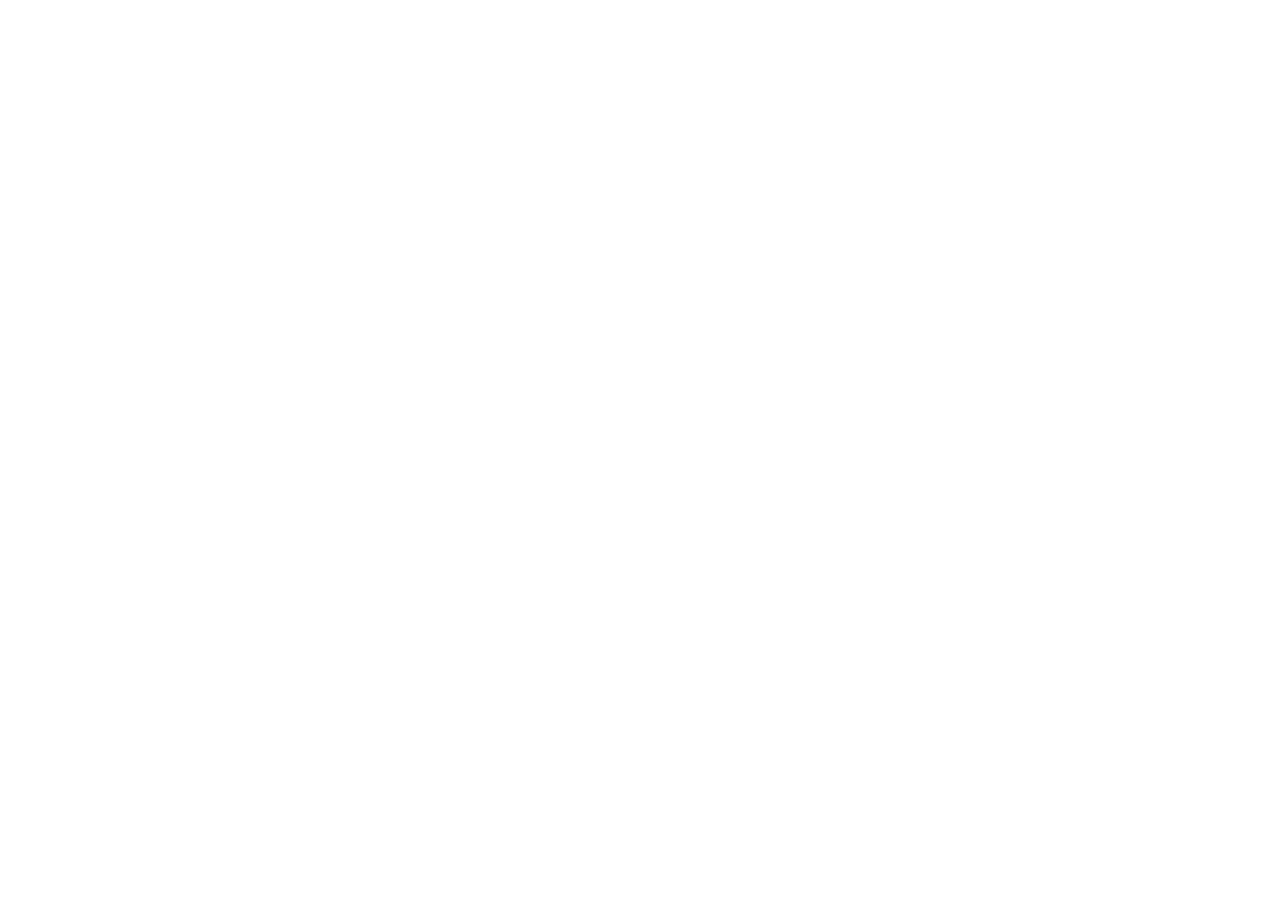
==== commit dc49ecf9: "Second Commit" ====
--- a/quiz.html
+++ b/quiz.html
@@ -13,14 +13,38 @@
 
 <body>
     <main>
-        <center class="container">
-            
-            <h2 class="title">Geography Quiz</h2>
-            <h4>¡Veamos cuánta atención prestaste en la clase de geografía! </h4>
+        <div class="container">
+            <div class="grid">
+                <div class="column">
+                    <p>Hey! 👋 bienvenido <b></b>, escoge sobre que tmatica quisieras comprobar tus conocimientos... </p>
+                </div>
+                <div class="column">
+                    <!-- Contrast -->
+                    <details>
+                        <summary role="button" class="contrast">Accordion 3</summary>
+                        <p>…</p>
+                    </details>
 
-            <a href="" role="button">Comenzar</a>
-        </center>
+                    <!-- Contrast -->
+                    <details>
+                        <summary role="button" class="contrast">Accordion 3</summary>
+                        <p>…</p>
+                    </details>
+
+                    <!-- Contrast -->
+                    <details>
+                        <summary role="button" class="contrast">Accordion 3</summary>
+                        <p>…</p>
+                    </details>
+
+                </div>
+            </div>
+        </div>
     </main>
+    <script src="js/app.js"></script>
+    <script>
+        document.querySelector('b').innerText = window.localStorage.getItem('user');
+    </script>
 </body>
 
 </html>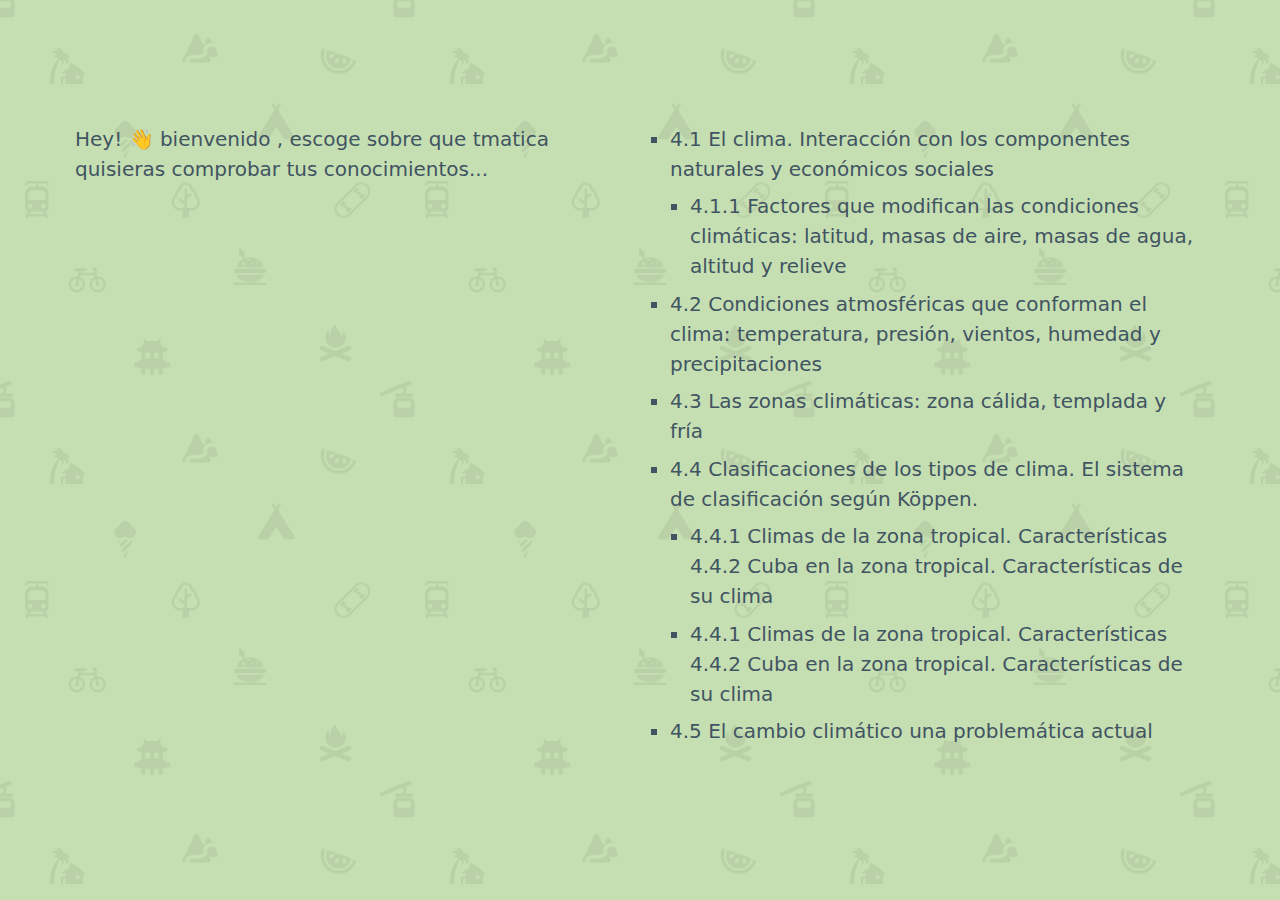
==== commit 7871cac8: "Page ok" ====
--- a/quiz.html
+++ b/quiz.html
@@ -16,35 +16,38 @@
         <div class="container">
             <div class="grid">
                 <div class="column">
-                    <p>Hey! 👋 bienvenido <b></b>, escoge sobre que tmatica quisieras comprobar tus conocimientos... </p>
+                    <p>Hey! 👋 bienvenido <b></b>, escoge sobre que tmatica quisieras comprobar tus conocimientos...
+                    </p>
                 </div>
                 <div class="column">
-                    <!-- Contrast -->
-                    <details>
-                        <summary role="button" class="contrast">Accordion 3</summary>
-                        <p>…</p>
-                    </details>
+                    <ul>                   
 
-                    <!-- Contrast -->
-                    <details>
-                        <summary role="button" class="contrast">Accordion 3</summary>
-                        <p>…</p>
-                    </details>
+                        <li>4.1 El clima. Interacción con los componentes naturales y económicos sociales
+                            <ol>
+                                <li>4.1.1 Factores que modifican las condiciones climáticas: latitud, masas de aire, masas de agua,
+                                    altitud y relieve</li>
+                            </ol>
+                        </li>
+                        <li>4.2 Condiciones atmosféricas que conforman el clima: temperatura, presión, vientos, humedad y
+                            precipitaciones</li>
+                        <li>4.3 Las zonas climáticas: zona cálida, templada y fría</li>
+                        <li>4.4 Clasificaciones de los tipos de clima. El sistema de clasificación según Köppen.
+                            <ol>
+                                <li>4.4.1 Climas de la zona tropical. Características
 
-                    <!-- Contrast -->
-                    <details>
-                        <summary role="button" class="contrast">Accordion 3</summary>
-                        <p>…</p>
-                    </details>
+                    4.4.2 Cuba en la zona tropical. Características de su clima</li>
+                                <li>4.4.1 Climas de la zona tropical. Características
+
+                    4.4.2 Cuba en la zona tropical. Características de su clima</li>
+                            </ol>
+                        </li>
+                        <li>4.5 El cambio climático una problemática actual</li>
+                    </ul>
 
                 </div>
             </div>
         </div>
     </main>
-    <script src="js/app.js"></script>
-    <script>
-        document.querySelector('b').innerText = window.localStorage.getItem('user');
-    </script>
 </body>
 
 </html>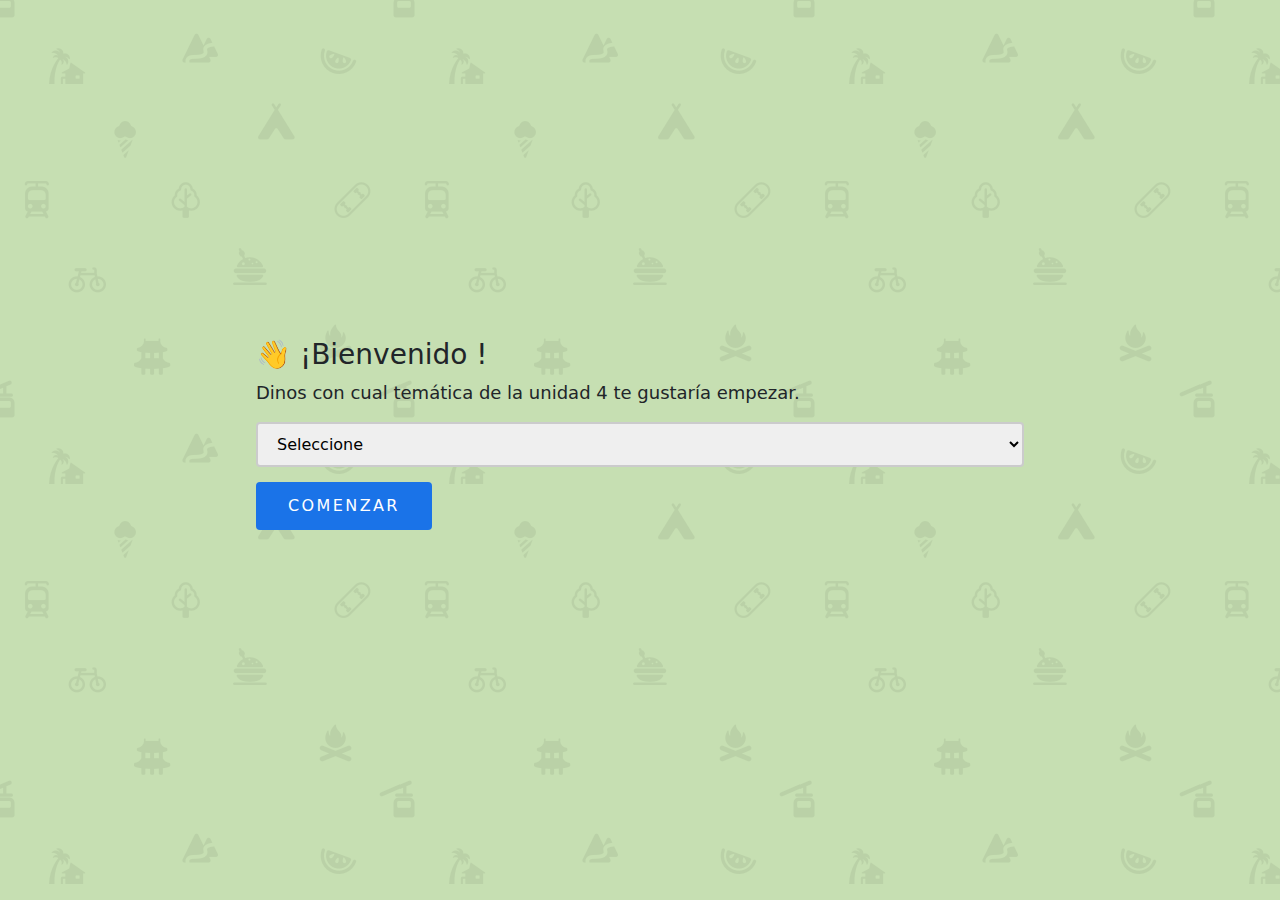
==== commit d15c2828: "Quiz update" ====
--- a/quiz.html
+++ b/quiz.html
@@ -6,48 +6,41 @@
     <meta http-equiv="X-UA-Compatible" content="IE=edge">
     <meta name="viewport" content="width=device-width, initial-scale=1.0">
     <title>Easy</title>
-    <link rel="stylesheet" href="css/pico.css">
-    <link rel="stylesheet" href="css/custom.css">
-    <link rel="stylesheet" href="css/icons.css">
+    <link rel="stylesheet" href="css/reboot.css">
+    <link rel="stylesheet" href="css/style.css">
 </head>
 
 <body>
     <main>
-        <div class="container">
-            <div class="grid">
-                <div class="column">
-                    <p>Hey! 👋 bienvenido <b></b>, escoge sobre que tmatica quisieras comprobar tus conocimientos...
-                    </p>
-                </div>
-                <div class="column">
-                    <ul>                   
+        <h3>👋 ¡Bienvenido <span id="user"></span>!</h3>
+        <p>
+            Dinos con cual temática de la unidad 4 te gustaría empezar.
+        </p>
+        <select name="" id="">
+            <option>Seleccione </option>
+            <optgroup>4.1</optgroup>
+            <option value="">El clima. Interacción con los componentes naturales y económicos sociales</option>
+            <option value="">Factores que modifican las condiciones climáticas: latitud, masas de aire, masas de agua,
+                altitud y relieve</option>
+            <optgroup>4.2</optgroup>
+            <option value="">Condiciones atmosféricas que conforman el clima: temperatura, presión, vientos, humedad y
+                precipitaciones</option>
+            <optgroup>4.3</optgroup>
+            <option value="">Las zonas climáticas: zona cálida, templada y fría</option>
+            <optgroup>4.4</optgroup>
+            <option value="">Clasificaciones de los tipos de clima. El sistema de clasificación según Köppen.</option>
+            <option value="">Climas de la zona tropical. Características</option>
+            <option value="">Cuba en la zona tropical. Características de su clima</option>
+            <option value="">Climas de la zona tropical. Características</option>
+            <optgroup>4.5</optgroup>
+            <option value="">El cambio climático una problemática actual</option>
+        </select>
+        <button role="button" onclick="">comenzar</button>
+    </main>
 
-                        <li>4.1 El clima. Interacción con los componentes naturales y económicos sociales
-                            <ol>
-                                <li>4.1.1 Factores que modifican las condiciones climáticas: latitud, masas de aire, masas de agua,
-                                    altitud y relieve</li>
-                            </ol>
-                        </li>
-                        <li>4.2 Condiciones atmosféricas que conforman el clima: temperatura, presión, vientos, humedad y
-                            precipitaciones</li>
-                        <li>4.3 Las zonas climáticas: zona cálida, templada y fría</li>
-                        <li>4.4 Clasificaciones de los tipos de clima. El sistema de clasificación según Köppen.
-                            <ol>
-                                <li>4.4.1 Climas de la zona tropical. Características
-
-                    4.4.2 Cuba en la zona tropical. Características de su clima</li>
-                                <li>4.4.1 Climas de la zona tropical. Características
-
-                    4.4.2 Cuba en la zona tropical. Características de su clima</li>
-                            </ol>
-                        </li>
-                        <li>4.5 El cambio climático una problemática actual</li>
-                    </ul>
-
-                </div>
-            </div>
-        </div>
-    </main>
+    <script>
+        document.getElementById('user').innerText = window.localStorage.getItem('user');
+    </script>
 </body>
 
 </html>--- a/css/reboot.css
+++ b/css/reboot.css
@@ -0,0 +1,9 @@
+/*!
+ * Bootstrap Reboot v5.2.0-beta1 (https://getbootstrap.com/)
+ * Copyright 2011-2022 The Bootstrap Authors
+ * Copyright 2011-2022 Twitter, Inc.
+ * Licensed under MIT (https://github.com/twbs/bootstrap/blob/main/LICENSE)
+ * Forked from Normalize.css, licensed MIT (https://github.com/necolas/normalize.css/blob/master/LICENSE.md)
+ */
+:root {--bs-blue: #0d6efd;--bs-indigo: #6610f2;--bs-purple: #6f42c1;--bs-pink: #d63384;--bs-red: #dc3545;--bs-orange: #fd7e14;--bs-yellow: #ffc107;--bs-green: #198754;--bs-teal: #20c997;--bs-cyan: #0dcaf0;--bs-black: #000;--bs-white: #fff;--bs-gray: #6c757d;--bs-gray-dark: #343a40;--bs-gray-100: #f8f9fa;--bs-gray-200: #e9ecef;--bs-gray-300: #dee2e6;--bs-gray-400: #ced4da;--bs-gray-500: #adb5bd;--bs-gray-600: #6c757d;--bs-gray-700: #495057;--bs-gray-800: #343a40;--bs-gray-900: #212529;--bs-primary: #0d6efd;--bs-secondary: #6c757d;--bs-success: #198754;--bs-info: #0dcaf0;--bs-warning: #ffc107;--bs-danger: #dc3545;--bs-light: #f8f9fa;--bs-dark: #212529;--bs-primary-rgb: 13, 110, 253;--bs-secondary-rgb: 108, 117, 125;--bs-success-rgb: 25, 135, 84;--bs-info-rgb: 13, 202, 240;--bs-warning-rgb: 255, 193, 7;--bs-danger-rgb: 220, 53, 69;--bs-light-rgb: 248, 249, 250;--bs-dark-rgb: 33, 37, 41;--bs-white-rgb: 255, 255, 255;--bs-black-rgb: 0, 0, 0;--bs-body-color-rgb: 33, 37, 41;--bs-body-bg-rgb: 255, 255, 255;--bs-font-sans-serif: system-ui, -apple-system, "Segoe UI", Roboto, "Helvetica Neue", "Noto Sans", "Liberation Sans", Arial, sans-serif, "Apple Color Emoji", "Segoe UI Emoji", "Segoe UI Symbol", "Noto Color Emoji";--bs-font-monospace: SFMono-Regular, Menlo, Monaco, Consolas, "Liberation Mono", "Courier New", monospace;--bs-gradient: linear-gradient(180deg, rgba(255, 255, 255, 0.15), rgba(255, 255, 255, 0));--bs-body-font-family: var(--bs-font-sans-serif);--bs-body-font-size: 1rem;--bs-body-font-weight: 400;--bs-body-line-height: 1.5;--bs-body-color: #212529;--bs-body-bg: #fff;--bs-border-width: 1px;--bs-border-style: solid;--bs-border-color: #dee2e6;--bs-border-color-translucent: rgba(0, 0, 0, 0.175);--bs-border-radius: 0.375rem;--bs-border-radius-sm: 0.25rem;--bs-border-radius-lg: 0.5rem;--bs-border-radius-xl: 1rem;--bs-border-radius-2xl: 2rem;--bs-border-radius-pill: 50rem;--bs-heading-color: ;--bs-link-color: #0d6efd;--bs-link-hover-color: #0a58ca;--bs-code-color: #d63384;--bs-highlight-bg: #fff3cd;}*,*::before,*::after {box-sizing: border-box;}@media (prefers-reduced-motion: no-preference) {:root {scroll-behavior: smooth;}}body {margin: 0;font-family: var(--bs-body-font-family);font-size: var(--bs-body-font-size);font-weight: var(--bs-body-font-weight);line-height: var(--bs-body-line-height);color: var(--bs-body-color);text-align: var(--bs-body-text-align);background-color: var(--bs-body-bg);-webkit-text-size-adjust: 100%;-webkit-tap-highlight-color: rgba(0, 0, 0, 0);}hr {margin: 1rem 0;color: inherit;border: 0;border-top: 1px solid;opacity: 0.25;}h6,h5,h4,h3,h2,h1 {margin-top: 0;margin-bottom: 0.5rem;font-weight: 500;line-height: 1.2;color: var(--bs-heading-color);}h1 {font-size: calc(1.375rem + 1.5vw);}@media (min-width: 1200px) {h1 {font-size: 2.5rem;}}h2 {font-size: calc(1.325rem + 0.9vw);}@media (min-width: 1200px) {h2 {font-size: 2rem;}}h3 {font-size: calc(1.3rem + 0.6vw);}@media (min-width: 1200px) {h3 {font-size: 1.75rem;}}h4 {font-size: calc(1.275rem + 0.3vw);}@media (min-width: 1200px) {h4 {font-size: 1.5rem;}}h5 {font-size: 1.25rem;}h6 {font-size: 1rem;}p {margin-top: 0;margin-bottom: 1rem;}abbr[title] {-webkit-text-decoration: underline dotted;text-decoration: underline dotted;cursor: help;-webkit-text-decoration-skip-ink: none;text-decoration-skip-ink: none;}address {margin-bottom: 1rem;font-style: normal;line-height: inherit;}ol,ul {padding-left: 2rem;}ol,ul,dl {margin-top: 0;margin-bottom: 1rem;}ol ol,ul ul,ol ul,ul ol {margin-bottom: 0;}dt {font-weight: 700;}dd {margin-bottom: 0.5rem;margin-left: 0;}blockquote {margin: 0 0 1rem;}b,strong {font-weight: bolder;}small {font-size: 0.875em;}mark {padding: 0.1875em;background-color: var(--bs-highlight-bg);}sub,sup {position: relative;font-size: 0.75em;line-height: 0;vertical-align: baseline;}sub {bottom: -0.25em;}sup {top: -0.5em;}a {color: var(--bs-link-color);text-decoration: underline;}a:hover {color: var(--bs-link-hover-color);}a:not([href]):not([class]),a:not([href]):not([class]):hover {color: inherit;text-decoration: none;}pre,code,kbd,samp {font-family: var(--bs-font-monospace);font-size: 1em;}pre {display: block;margin-top: 0;margin-bottom: 1rem;overflow: auto;font-size: 0.875em;}pre code {font-size: inherit;color: inherit;word-break: normal;}code {font-size: 0.875em;color: var(--bs-code-color);word-wrap: break-word;}a>code {color: inherit;}kbd {padding: 0.1875rem 0.375rem;font-size: 0.875em;color: var(--bs-body-bg);background-color: var(--bs-body-color);border-radius: 0.25rem;}kbd kbd {padding: 0;font-size: 1em;}figure {margin: 0 0 1rem;}img,svg {vertical-align: middle;}table {caption-side: bottom;border-collapse: collapse;}caption {padding-top: 0.5rem;padding-bottom: 0.5rem;color: rgba(var(--bs-body-color-rgb), 0.75);text-align: left;}th {text-align: inherit;text-align: -webkit-match-parent;}thead,tbody,tfoot,tr,td,th {border-color: inherit;border-style: solid;border-width: 0;}label {display: inline-block;}button {border-radius: 0;}button:focus:not(:focus-visible) {outline: 0;}input,button,select,optgroup,textarea {margin: 0;font-family: inherit;font-size: inherit;line-height: inherit;}button,select {text-transform: none;}[role=button] {cursor: pointer;}select {word-wrap: normal;}select:disabled {opacity: 1;}[list]:not([type=date]):not([type=datetime-local]):not([type=month]):not([type=week]):not([type=time])::-webkit-calendar-picker-indicator {display: none !important;}button,[type=button],[type=reset],[type=submit] {-webkit-appearance: button;}button:not(:disabled),[type=button]:not(:disabled),[type=reset]:not(:disabled),[type=submit]:not(:disabled) {cursor: pointer;}::-moz-focus-inner {padding: 0;border-style: none;}textarea {resize: vertical;}fieldset {min-width: 0;padding: 0;margin: 0;border: 0;}legend {float: left;width: 100%;padding: 0;margin-bottom: 0.5rem;font-size: calc(1.275rem + 0.3vw);line-height: inherit;}@media (min-width: 1200px) {legend {font-size: 1.5rem;}}legend+* {clear: left;}::-webkit-datetime-edit-fields-wrapper,::-webkit-datetime-edit-text,::-webkit-datetime-edit-minute,::-webkit-datetime-edit-hour-field,::-webkit-datetime-edit-day-field,::-webkit-datetime-edit-month-field,::-webkit-datetime-edit-year-field {padding: 0;}::-webkit-inner-spin-button {height: auto;}[type=search] {outline-offset: -2px;-webkit-appearance: textfield;}::-webkit-search-decoration {-webkit-appearance: none;}::-webkit-color-swatch-wrapper {padding: 0;}::-webkit-file-upload-button {font: inherit;-webkit-appearance: button;}::file-selector-button {font: inherit;-webkit-appearance: button;}output {display: inline-block;}iframe{border:0;}summary {display: list-item;cursor: pointer;}progress {vertical-align: baseline;}[hidden] {display: none !important;}
+/*# sourceMappingURL=bootstrap-reboot.css.map */--- a/css/style.css
+++ b/css/style.css
@@ -0,0 +1,139 @@
+body {
+    height: 100vh;
+    background: url(../img/bg.png);
+    display: flex;
+    justify-content: center;
+    align-items: center;
+}
+
+main {
+    width: 90%;
+    margin: 0 auto;
+}
+
+p {
+    font-size: 18px;
+    text-align: justify;
+}
+
+.img {
+    width: 250px;
+    padding-bottom: 2rem;
+}
+
+/*Button*/
+[role="button"] {
+    display: inline-block;
+    padding: .75rem 2rem;
+    margin-bottom: 2em;
+    background-color: #1a73e8;
+    color: #fff !important;
+    border: none;
+    border-radius: 4px;
+    text-decoration: none;
+    text-transform: uppercase;
+    letter-spacing: .15em;
+    transition: all ease-in-out .4s;
+}
+
+[role="button"]:hover {
+    box-shadow: 0 1px 2px 0 rgba(60, 64, 67, .3), 0 1px 3px 1px rgba(60, 64, 67, .15);
+    background-color: #185abc;
+    color: #fff !important;
+}
+
+/*Animation*/
+.showIn {
+    animation: 600ms showIn;
+}
+
+@keyframes showIn {
+    from {
+        transform: translateY(100%);
+    }
+
+    to {
+        transform: translateY(0%);
+    }
+}
+
+/*Input*/
+input,select{
+    display: block;
+    width: 100%;
+    height: 45px;
+    padding: 5px 15px;
+    margin-bottom: .95rem;
+    border-radius: 4px;
+    border: 2px solid #cbcbcc;
+    outline: none;
+    transition: all .25s;
+}
+input:hover{
+    border: 2px solid #bbbbbb;
+}
+input:focus{
+    border: 2px solid #2257ff;
+}
+
+/*Flex ul*/
+ul{
+    /*display: flex;
+    flex-flow: row wrap;*/
+    width: 100%;
+    padding: 0;
+    list-style: none;
+}
+
+
+/* X-Small devices (portrait phones, less than 576px)
+// No media query for `xs` since this is the default in Bootstrap*/
+
+/* Small devices (landscape phones, 576px and up)*/
+@media (min-width: 576px) {}
+
+/* Medium devices (tablets, 768px and up)*/
+@media (min-width: 768px) {
+    input{
+        width: 50%;
+    }
+}
+
+/* Large devices (desktops, 992px and up)*/
+@media (min-width: 992px) {
+    main {
+        width: 70%;
+    }
+
+    .img {
+        width: 300px;
+    }
+}
+
+/* X-Large devices (large desktops, 1200px and up)*/
+@media (min-width: 1200px) {
+    main {
+        width: 60%;
+    }
+
+    .img {
+        width: 350px;
+    }
+    input{
+        width: 60%;
+    }
+}
+
+/* XX-Large devices (larger desktops, 1400px and up)*/
+@media (min-width: 1400px) {
+    main {
+        width: 45%;
+    }
+
+    .img {
+        width: 380px;
+    }
+    input{
+        width: 50%;
+    }
+}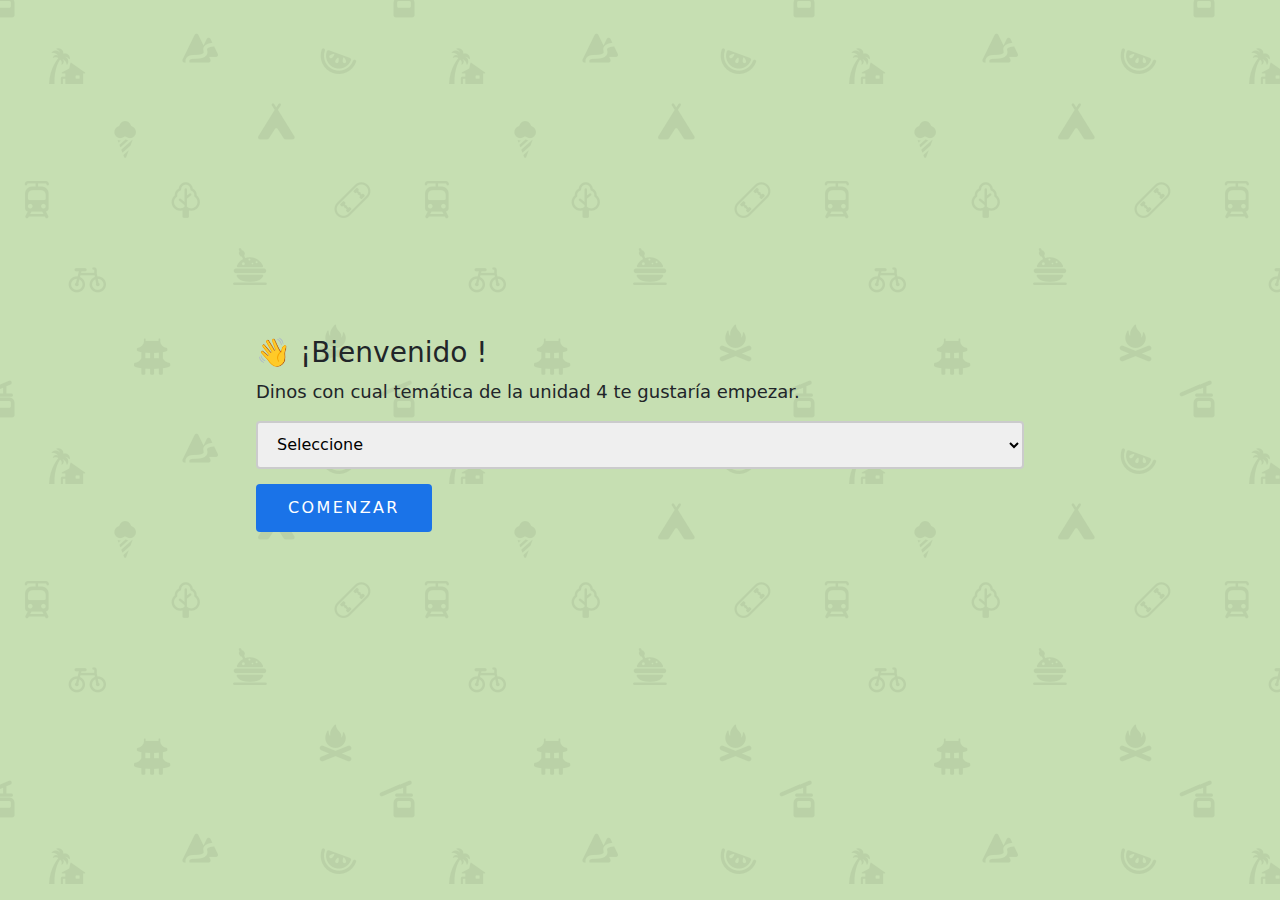
==== commit 7b825f87: "fix select" ====
--- a/quiz.html
+++ b/quiz.html
@@ -18,21 +18,21 @@
         </p>
         <select name="" id="">
             <option>Seleccione </option>
-            <optgroup>4.1</optgroup>
+            <optgroup label="Group 4.1"></optgroup>
             <option value="">El clima. Interacción con los componentes naturales y económicos sociales</option>
             <option value="">Factores que modifican las condiciones climáticas: latitud, masas de aire, masas de agua,
                 altitud y relieve</option>
-            <optgroup>4.2</optgroup>
+            <optgroup label="Group 4.2"></optgroup>
             <option value="">Condiciones atmosféricas que conforman el clima: temperatura, presión, vientos, humedad y
                 precipitaciones</option>
-            <optgroup>4.3</optgroup>
+            <optgroup label="Group 4.3"></optgroup>
             <option value="">Las zonas climáticas: zona cálida, templada y fría</option>
-            <optgroup>4.4</optgroup>
+            <optgroup label="Group 4.4"></optgroup>
             <option value="">Clasificaciones de los tipos de clima. El sistema de clasificación según Köppen.</option>
             <option value="">Climas de la zona tropical. Características</option>
             <option value="">Cuba en la zona tropical. Características de su clima</option>
             <option value="">Climas de la zona tropical. Características</option>
-            <optgroup>4.5</optgroup>
+            <optgroup label="Group 4.5"></optgroup>
             <option value="">El cambio climático una problemática actual</option>
         </select>
         <button role="button" onclick="">comenzar</button>
--- a/css/style.css
+++ b/css/style.css
@@ -61,7 +61,7 @@
 input,select{
     display: block;
     width: 100%;
-    height: 45px;
+    height: 48px;
     padding: 5px 15px;
     margin-bottom: .95rem;
     border-radius: 4px;
